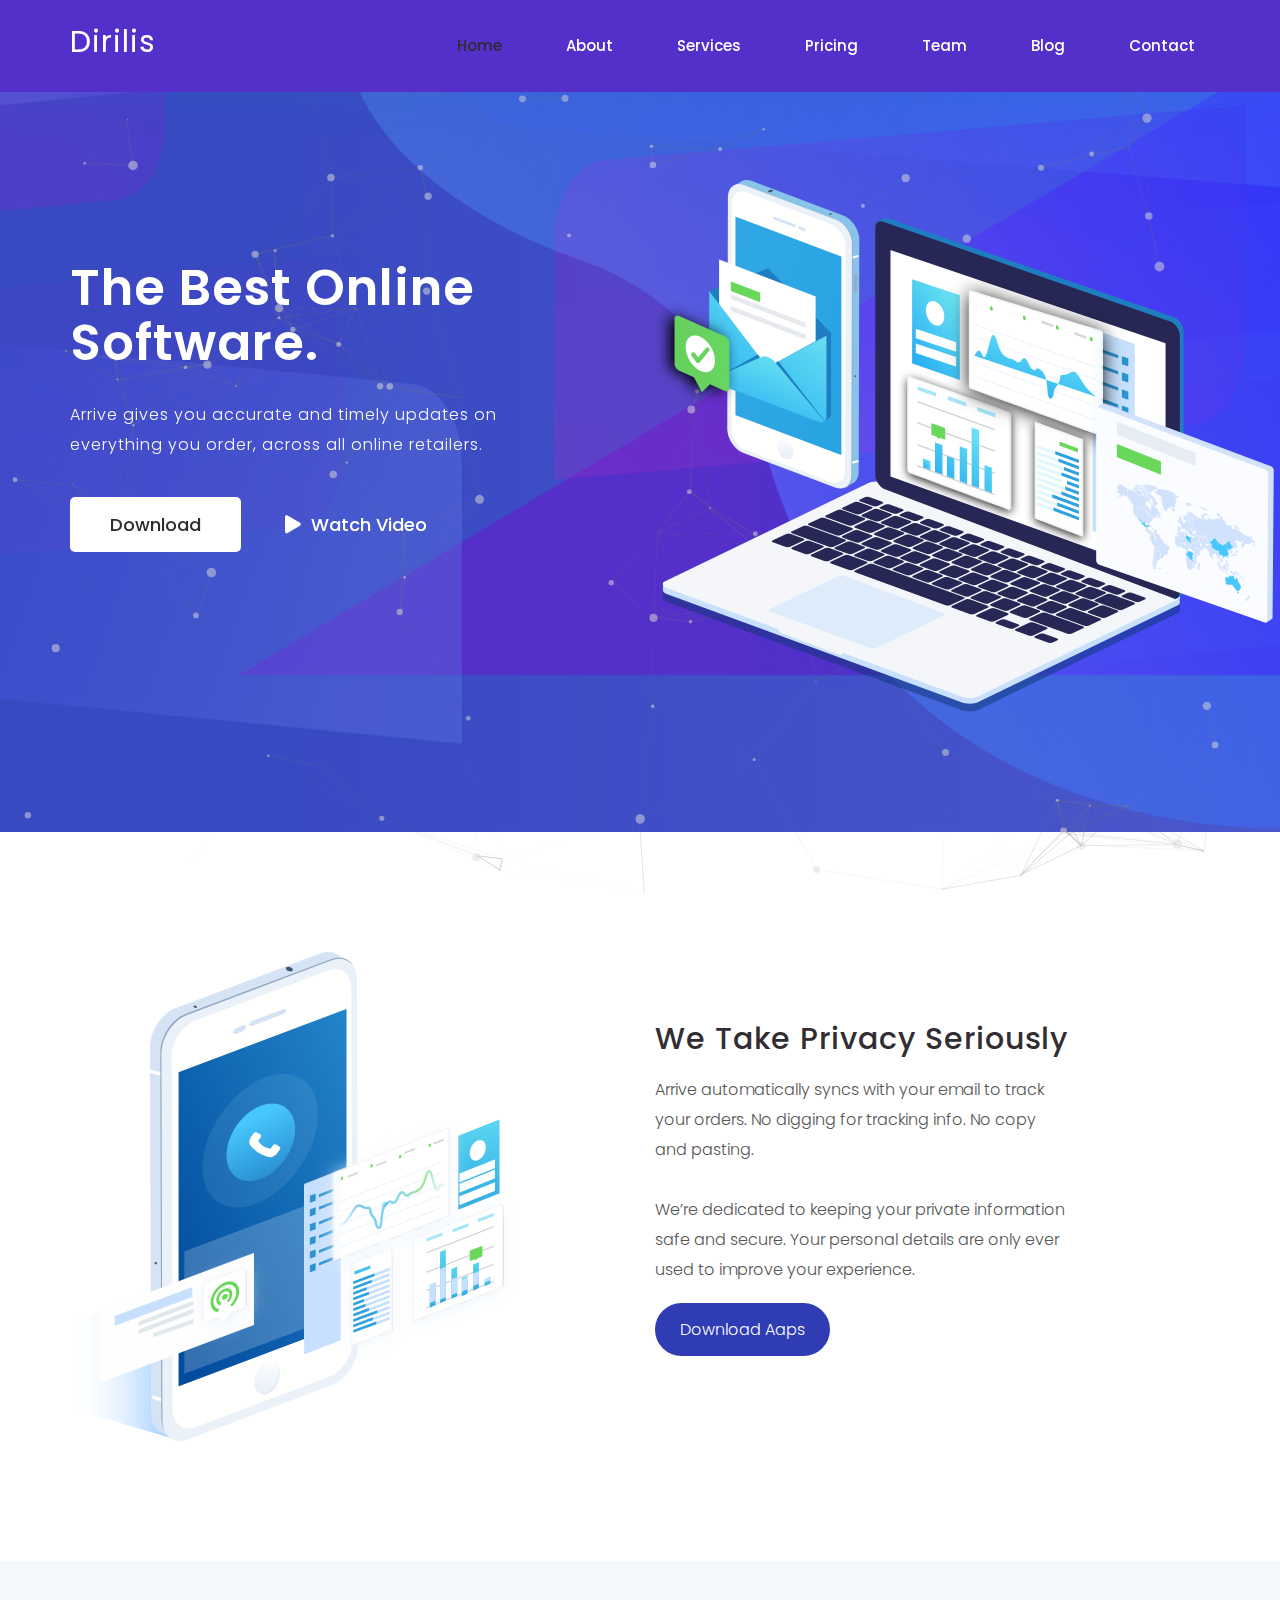
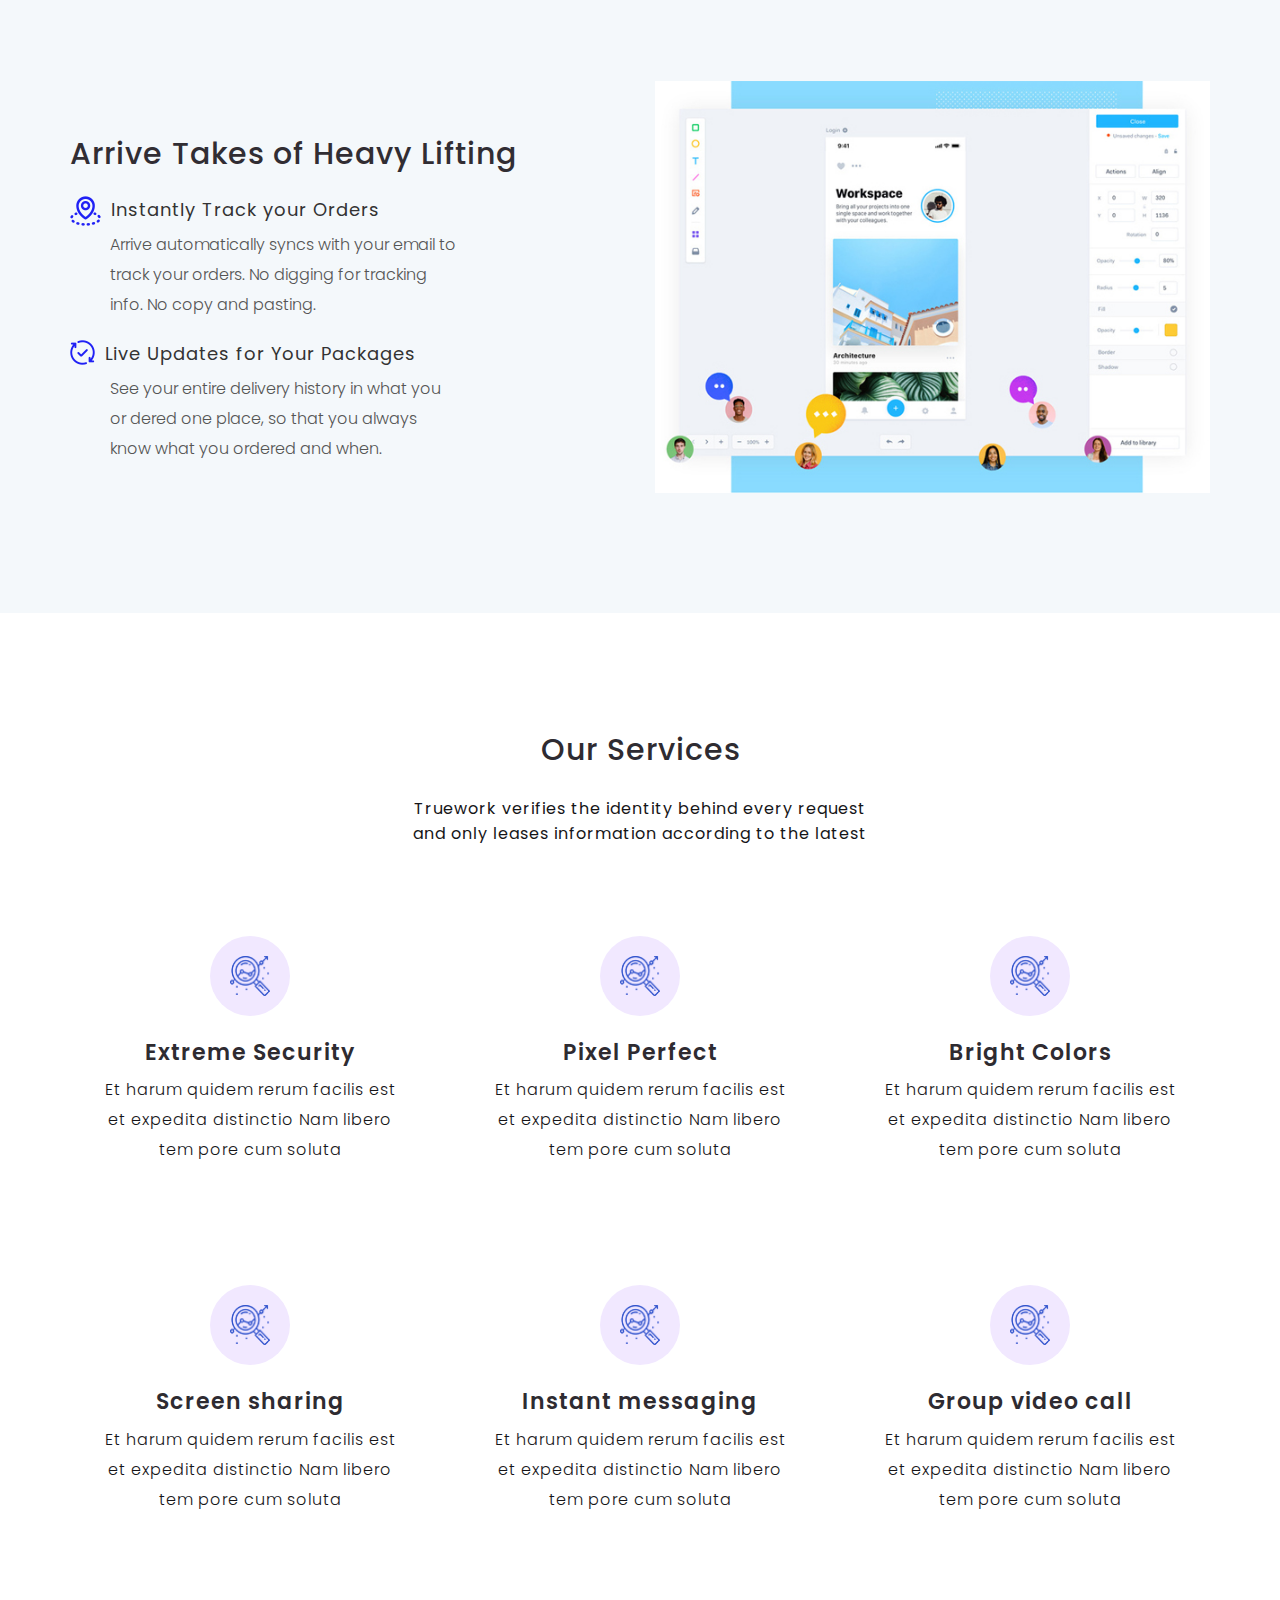
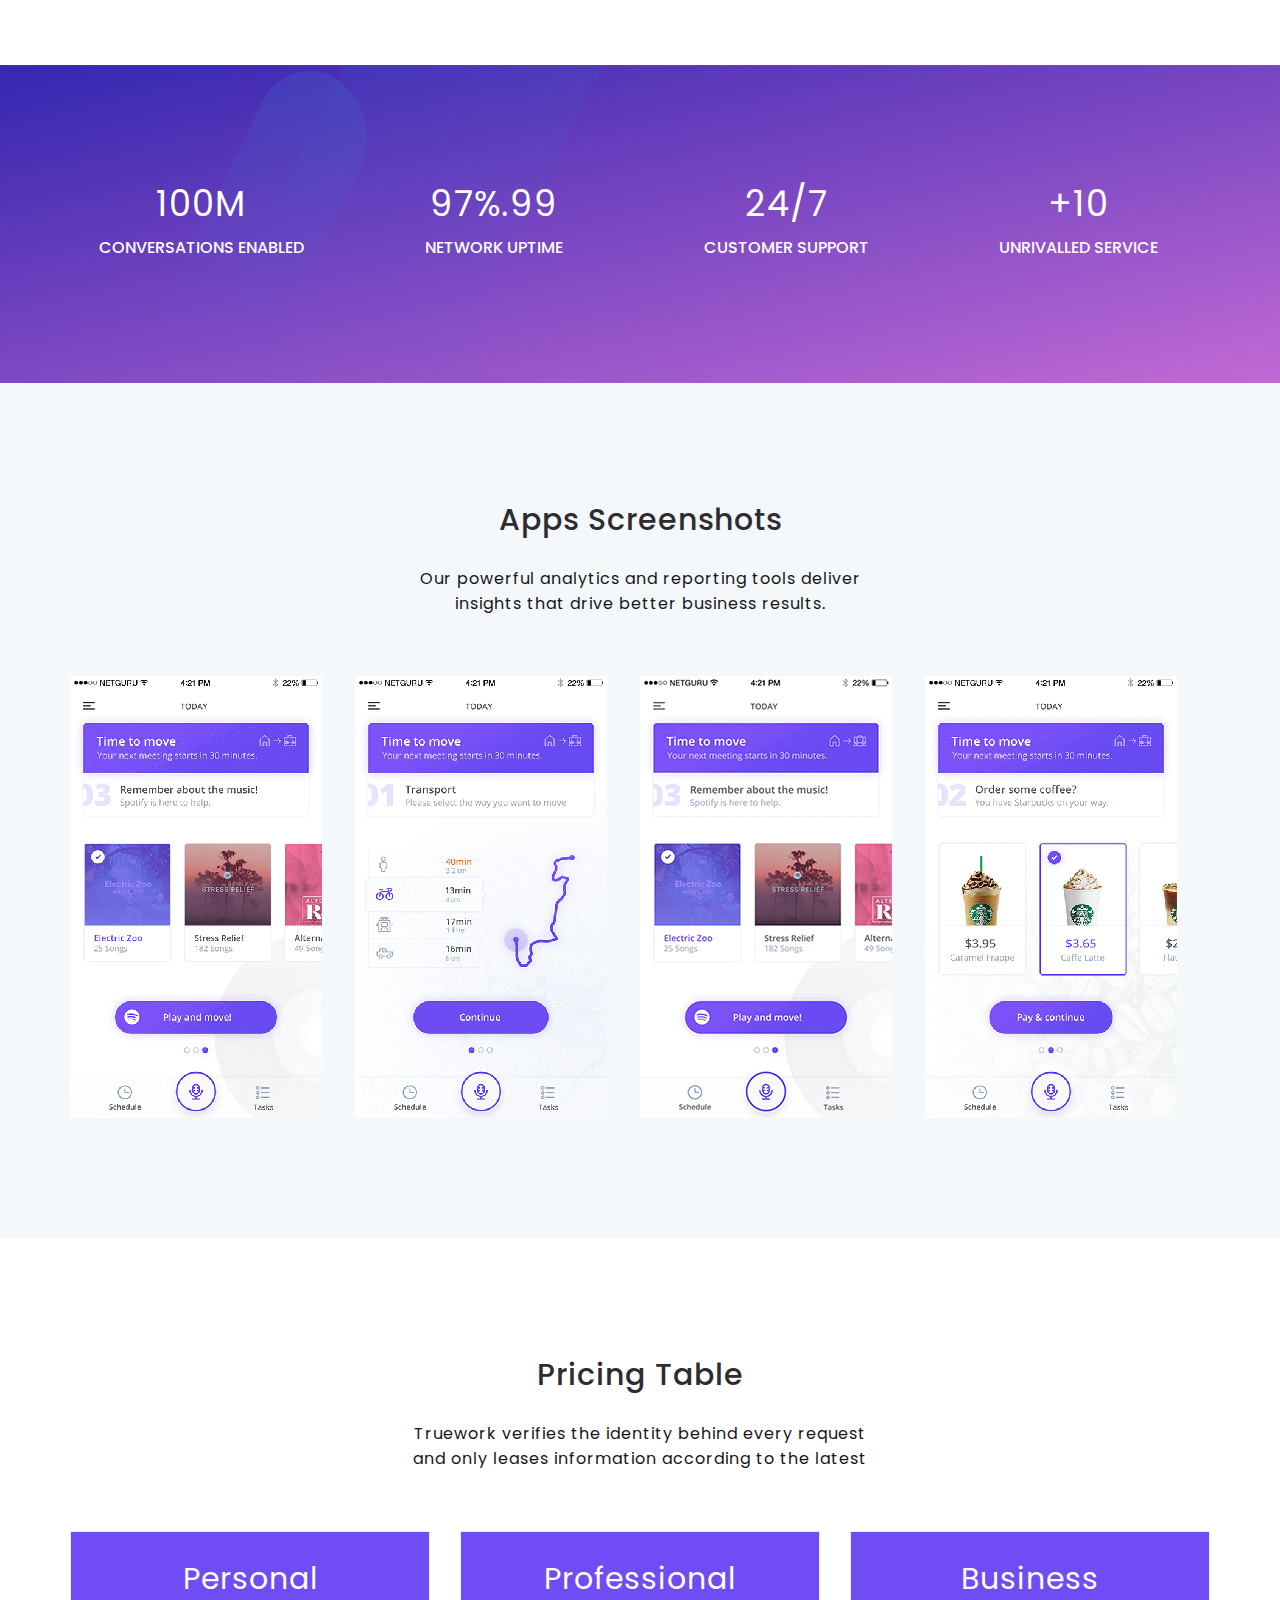
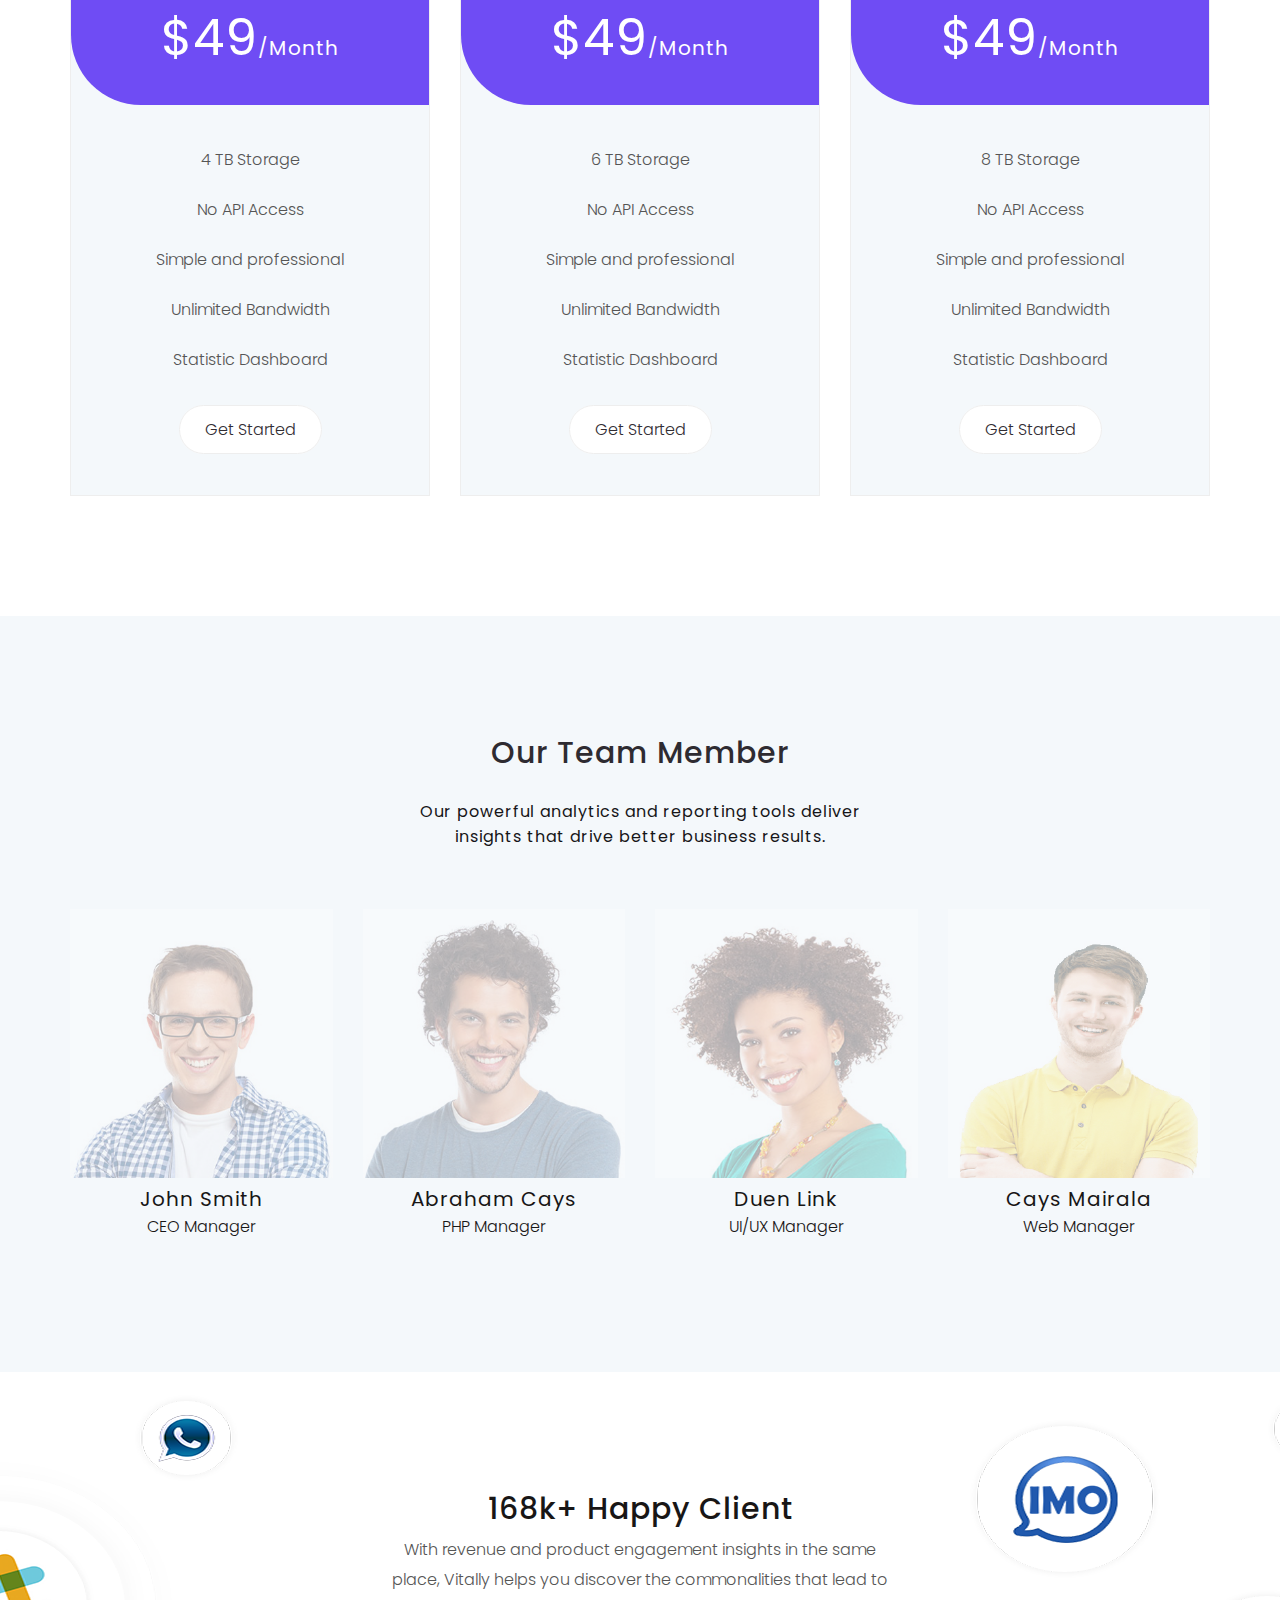
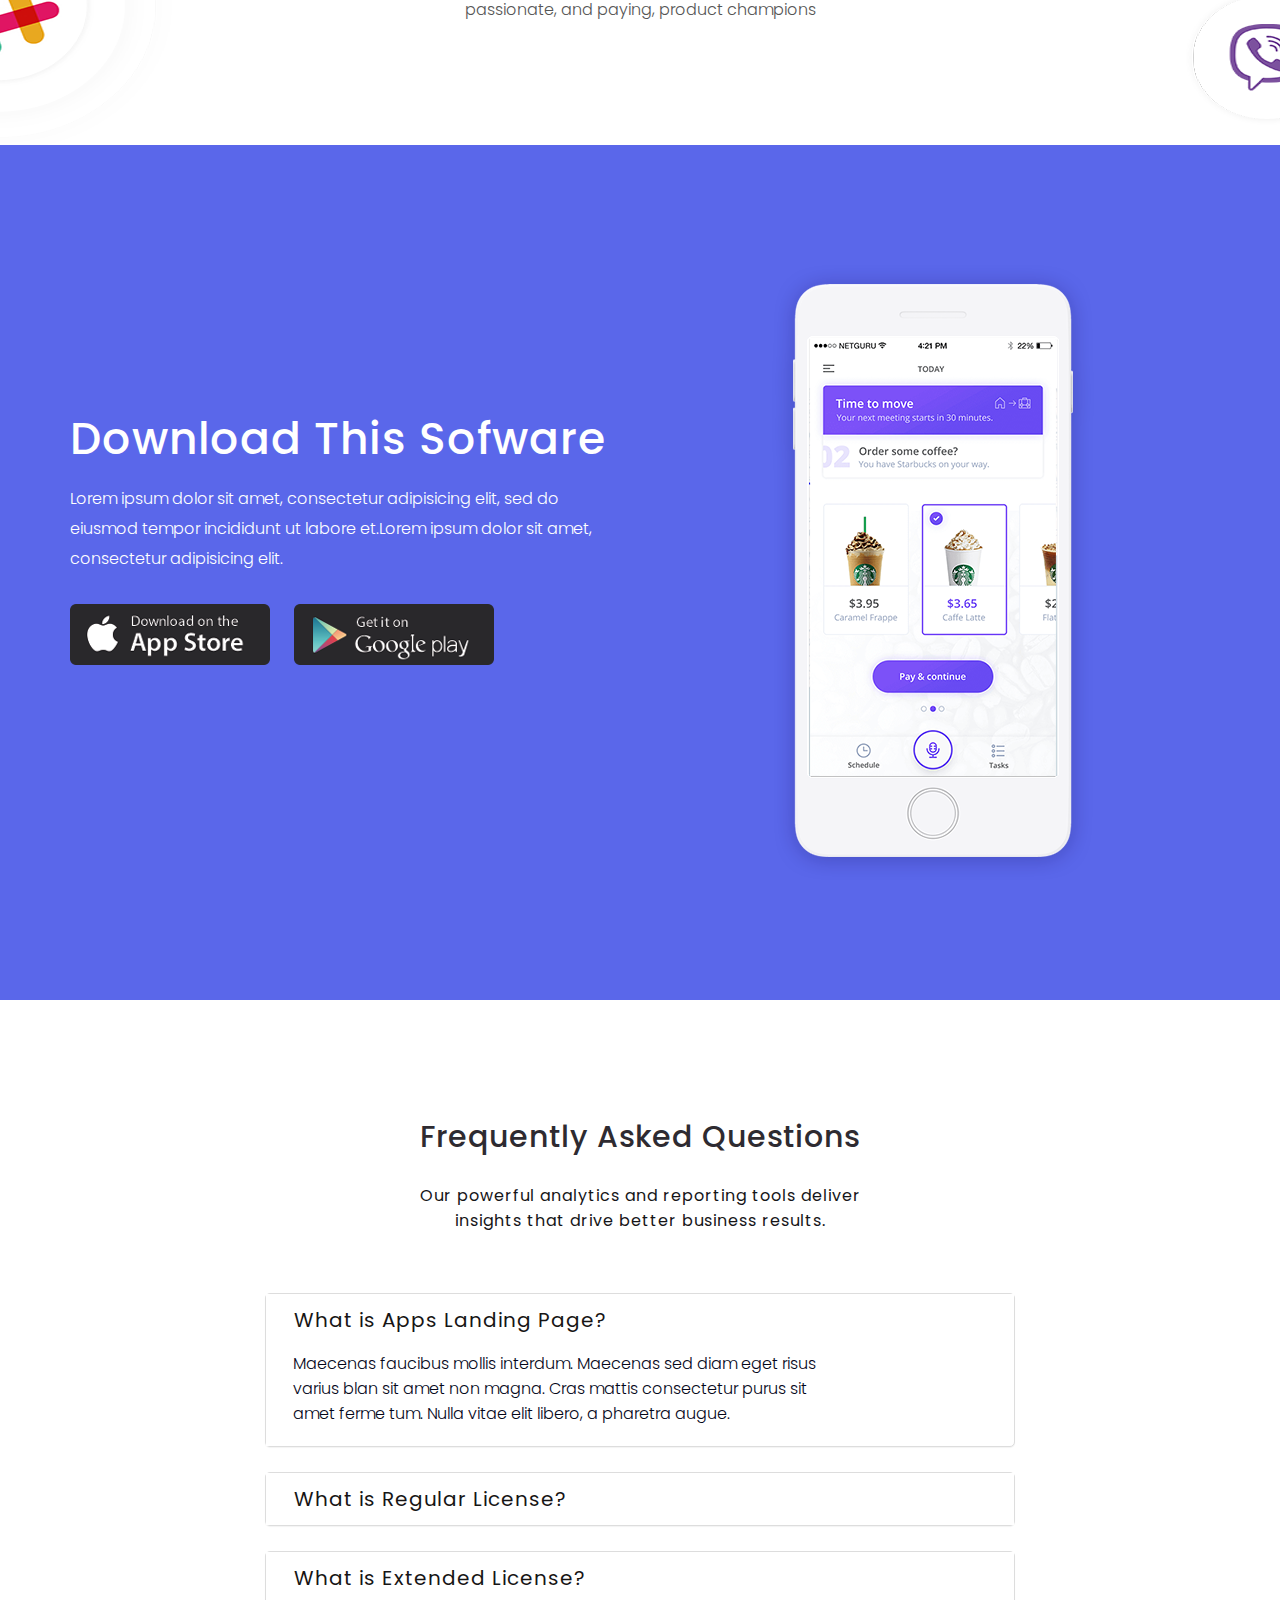
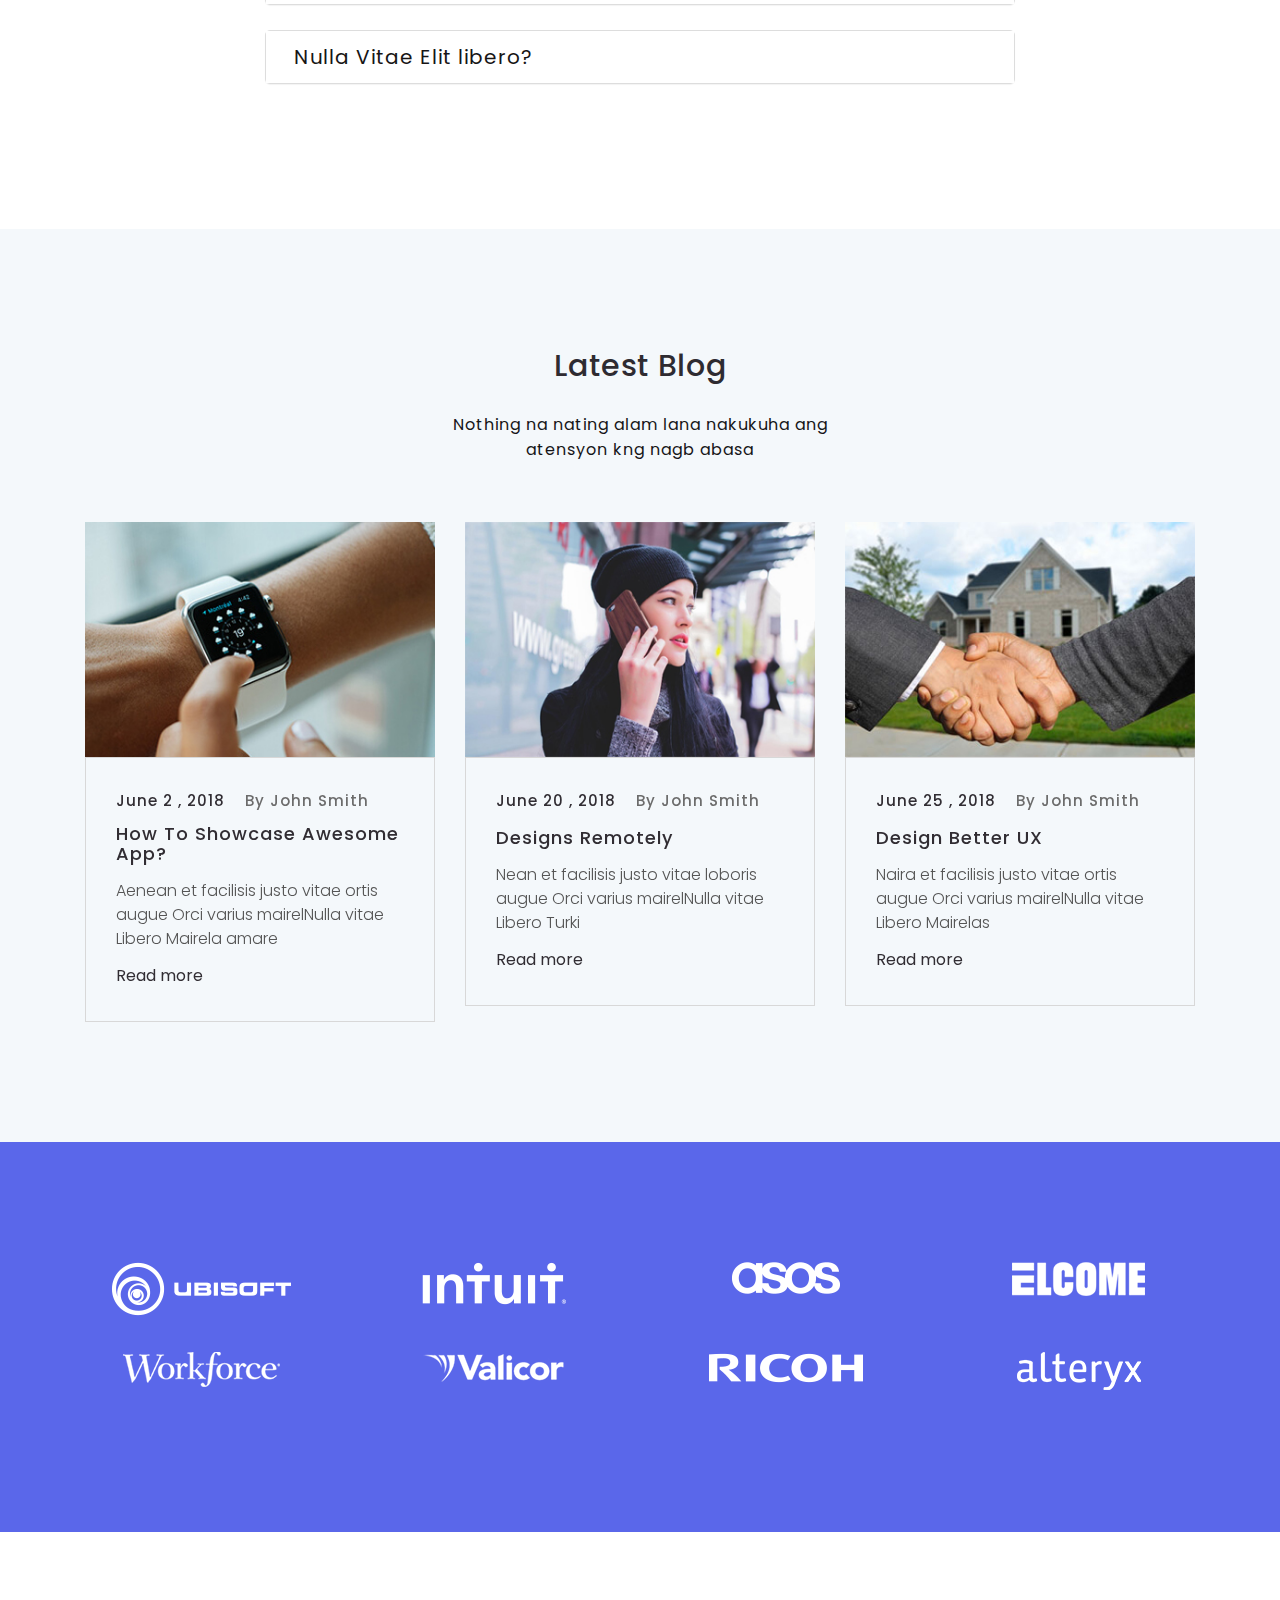
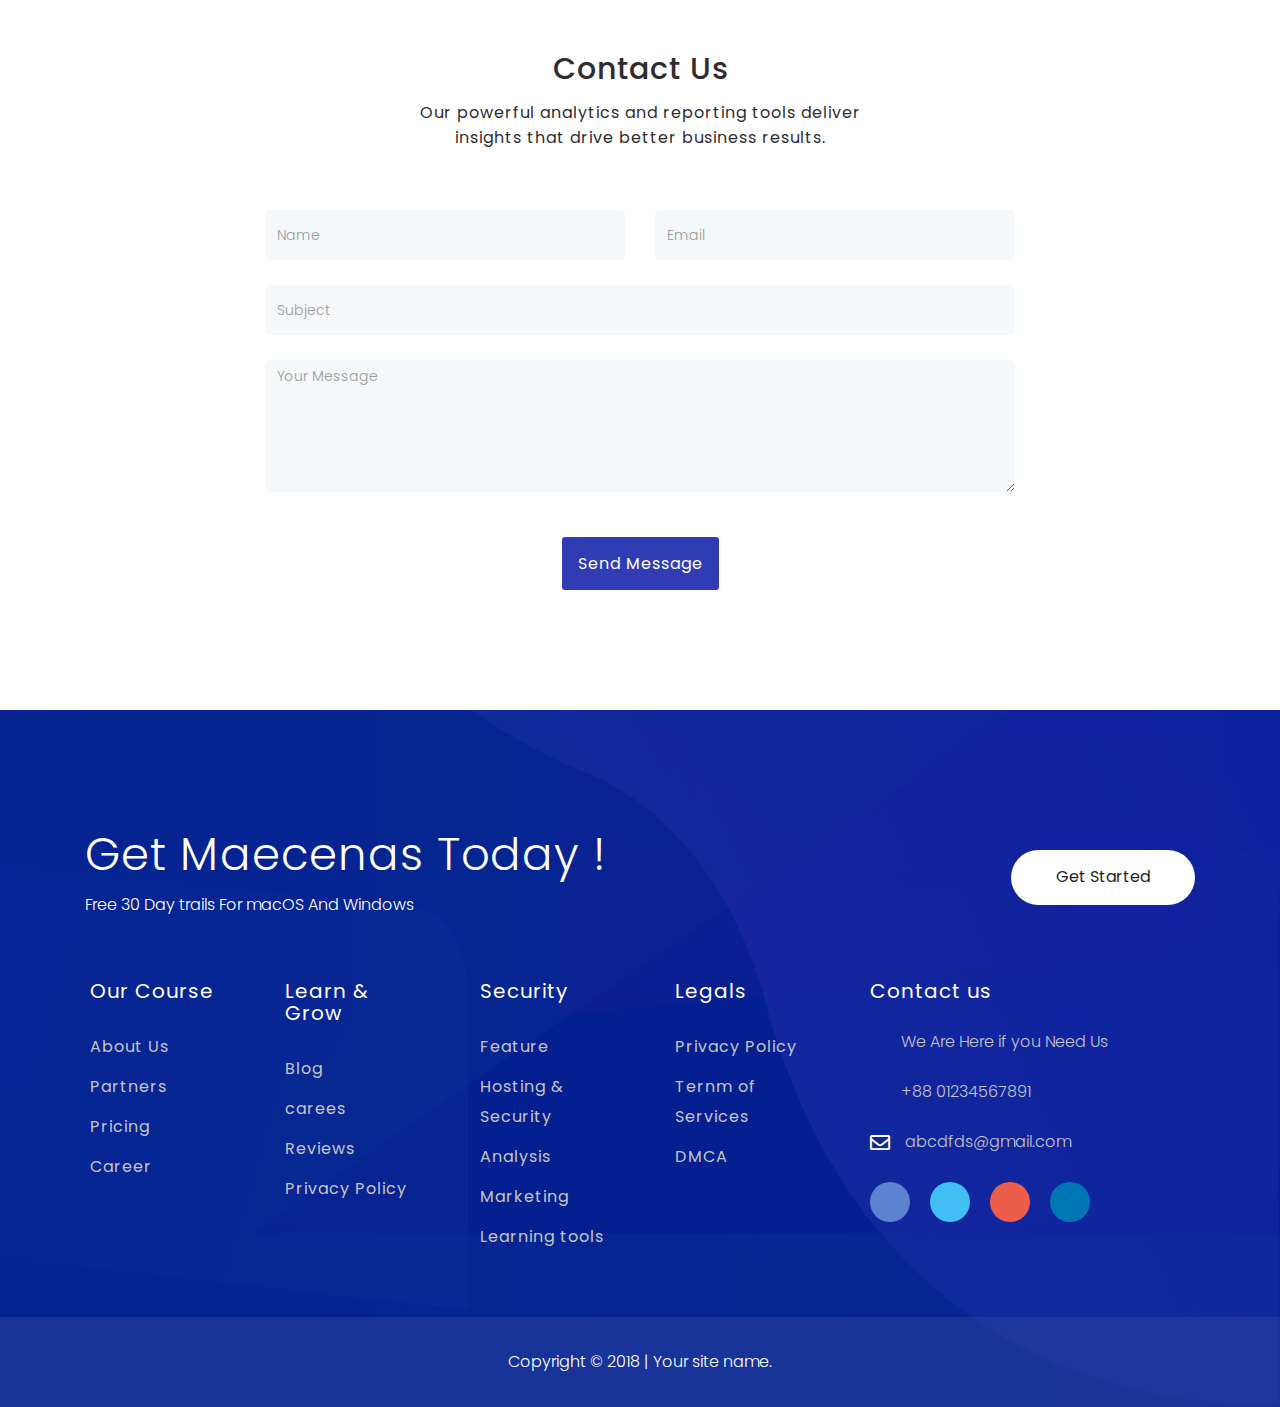
==== index_particle.html @ 7afb1723 "Insurex Home page" ====
<!DOCTYPE html>
<html lang="en">

	<head>
		<!-- Meta -->
		<meta charset="utf-8">
		<meta http-equiv="X-UA-Compatible" content="IE=edge">
		<meta name="viewport" content="width=device-width, initial-scale=1"> 
		<!-- The above 3 meta tags *must* come first in the head; any other head content must come *after* these tags -->
		<!-- SITE TITLE -->
		<title>Dirilis - Responsive App Landing Page</title>			
		<!-- Latest Bootstrap min CSS -->
		<link rel="stylesheet" href="assets/bootstrap/css/bootstrap.css">		
		<!-- Google Font -->
		<link href="https://fonts.googleapis.com/css?family=Poppins:400,500,600,700" rel="stylesheet"> 
		<!-- Font Awesome CSS -->
		<link rel="stylesheet" href="https://use.fontawesome.com/releases/v5.0.12/css/all.css">
		<link rel="stylesheet" href="assets/fonts/font-awesome.min.css">
		<!--- owl carousel Css-->
		<link rel="stylesheet" href="assets/owlcarousel/css/owl.carousel.css">
		<link rel="stylesheet" href="assets/owlcarousel/css/owl.theme.css">	
		<!-- MAGNIFIC CSS -->
		<link rel="stylesheet" href="assets/css/magnific-popup.css">			
		<!-- Style CSS -->
		<link rel="stylesheet" href="assets/css/style.css">			
		
		<!-- HTML5 shim and Respond.js IE8 support of HTML5 elements and media queries -->
		<!-- WARNING: Respond.js doesn't work if you view the page via file:// -->
		<!--[if lt IE 9]>
		  <script src="https://oss.maxcdn.com/html5shiv/3.7.2/html5shiv.min.js"></script>
		  <script src="https://oss.maxcdn.com/respond/1.4.2/respond.min.js"></script>
		<![endif]-->
	</head>
	
    <body data-spy="scroll" data-offset="80">

		<!-- START PRELODER -->
		<div class="preloader">
			<div class="status"></div>
		</div>
		<!-- END PRELODER -->
		
		<!-- START NAVBAR -->
		<div class="navbar navbar-default navbar-fixed-top menu-top menu-shrink">
			<div class="container">
				<div class="navbar-header">
					<button type="button" class="navbar-toggle" data-toggle="collapse" data-target=".navbar-collapse">
						<span class="sr-only">Toggle navigation</span>
						<span class="icon-bar"></span>
						<span class="icon-bar"></span>
						<span class="icon-bar"></span>
					</button>
					<a href="index.html" class="navbar-brand"><h2>Dirilis</h2></a>
				</div>
				<div class="navbar-collapse collapse">
					<nav>
						<ul class="nav navbar-nav navbar-right">                                          
							<li><a class="page-scroll" href="#home">Home</a></li>
							<li><a class="page-scroll" href="#about">About</a></li>
							<li><a class="page-scroll" href="#service">Services</a></li>
							<li><a class="page-scroll" href="#pricing">Pricing</a></li>								
							<li><a class="page-scroll" href="#team">Team</a></li>
							<li><a class="page-scroll" href="#blog">Blog</a></li>
							<li><a class="page-scroll" href="#contact">Contact</a></li>
						</ul>  							
					</nav>
				</div> 
			</div><!--- END CONTAINER -->
		</div> 
		<!-- END NAVBAR -->	
		
		<!-- START  HOME -->
		<section id="home" class="home-area section-padding" style="background-image: url(assets/img/home/home-bg.png); background-size:cover; background-position:center center">		
			<div id="particles-js"></div>
			<div class="container">
				<div class="row">
					<div class="col-md-6 col-sm-6 col-xs-12">
						<div class="hero-text">
							<h1>The Best Online Software.</h1>
							<p>Arrive gives you accurate and timely updates on everything you order, across all online retailers.</p>
						</div>
						<div class="home_btn">
							<a href="#">Download</a>
							<a class="own-video" href="https://www.youtube.com/watch?v=v5eAbbkaAfU"><i class="fas fa-play"></i>Watch Video</a>
						</div>
					</div><!--- END COL -->
					<div class="col-md-6 col-sm-6 col-xs-12">
						<div class="hero-text-img">
							<img src="assets/img/home/img-1.png" alt="images" />
						</div>
					</div><!--- END COL -->
				</div><!--- END ROW -->
			</div><!--- END CONTAINER -->
		</section>	
		<!-- END  HOME -->
		
		<!-- START ABOUT -->
		<section id="about" class="about_area section-padding">
			<div class="container">
				<div class="row">
					<div class="col-md-6 col-sm-6 col-xs-12">
						<div class="about_img">
							<img src="assets/img/about/img-1.png" class="img-responsive" alt="images" />
						</div>
					</div><!--- END COL -->
					<div class="col-md-6 col-sm-6 col-xs-12">
						<div class="about_text">
							<h2>We Take Privacy Seriously</h2>
							<p>Arrive automatically syncs with your email to track your orders. No digging for tracking info. No copy and pasting.</p>
							<p>We’re dedicated to keeping your private information safe and secure. Your personal details are only ever used to improve your experience.</p>
						</div>
						<div class="about_btn">
							<a href="#">Download Aaps</a>
						</div>
					</div><!--- END COL -->
				</div><!--- END ROW -->
			</div><!--- END CONTAINER -->
		</section>	
		<!-- END ABOUT -->
		
		<!-- START ABOUT TWO -->
		<section id="about_two" class="about_two_area section-padding">
			<div class="container">
				<div class="row">
					<div class="col-md-6 col-sm-6 col-xs-12">
						<div class="about_two_text">
							<h2>Arrive Takes of Heavy Lifting</h2>
							<div class="about_text_content">
								<img class="img-responsive" src="assets/img/about/icon-1.png" alt="icon" />
								<h4>Instantly Track your Orders</h4>
								<p>Arrive automatically syncs with your email to track your orders. No digging for tracking info. No copy and pasting.</p>
							</div>
							<div class="about_text_content">
								<img class="img-responsive" src="assets/img/about/icon-2.png" alt="icon" />
								<h4>Live Updates for Your Packages</h4>
								<p class="margin_none">See your entire delivery history in what you or dered  one place, so that you always know what you ordered and when.</p>
							</div>
						</div>
					</div><!--- END COL -->
					<div class="col-md-6 col-sm-6 col-xs-12">
						<div class="about_two_img">
							<img src="assets/img/about/img-2.jpg" class="img-responsive" alt="images" />
						</div>
					</div><!--- END COL -->
				</div><!--- END ROW -->
			</div><!--- END CONTAINER -->
		</section>	
		<!-- END ABOUT TWO -->
		
		<!-- START SERVICES -->
		<section id="service" class="service_area ">
			<div class="container">
				<div class="row text-center">
					<div class="col-md-12">
						<div class="section-title">
							<h2>Our Services</h2>
							<p>Truework verifies the identity behind every request and only leases information according to the latest </p>
						</div>
					</div><!--- END COL -->
					<div class="col-md-4 col-sm-6 col-xs-12">
						<div class="service_conteant">
							<div class="service_icon">
								<img src="assets/img/service/icon-1.png" alt="icon" />
							</div>
							<h4>Extreme Security</h4>
							<p>Et harum quidem rerum facilis est et expedita distinctio Nam libero tem pore cum soluta </p>
						</div>
					</div><!--- END COL -->
					<div class="col-md-4 col-sm-6 col-xs-12">
						<div class="service_conteant">
							<div class="service_icon">
								<img src="assets/img/service/icon-1.png" alt="icon" />
							</div>
							<h4>Pixel Perfect</h4>
							<p>Et harum quidem rerum facilis est et expedita distinctio Nam libero tem pore cum soluta </p>
						</div>
					</div><!--- END COL -->
					<div class="col-md-4 col-sm-6 col-xs-12">
						<div class="service_conteant">
							<div class="service_icon">
								<img src="assets/img/service/icon-1.png" alt="icon" />
							</div>
							<h4>Bright Colors</h4>
							<p>Et harum quidem rerum facilis est et expedita distinctio Nam libero tem pore cum soluta </p>
						</div>
					</div><!--- END COL -->
					<div class="col-md-4 col-sm-6 col-xs-12">
						<div class="service_conteant">
							<div class="service_icon">
								<img src="assets/img/service/icon-1.png" alt="icon" />
							</div>
							<h4>Screen sharing</h4>
							<p>Et harum quidem rerum facilis est et expedita distinctio Nam libero tem pore cum soluta </p>
						</div>
					</div><!--- END COL -->
					<div class="col-md-4 col-sm-6 col-xs-12">
						<div class="service_conteant">
							<div class="service_icon">
								<img src="assets/img/service/icon-1.png" alt="icon" />
							</div>
							<h4>Instant messaging</h4>
							<p>Et harum quidem rerum facilis est et expedita distinctio Nam libero tem pore cum soluta </p>
						</div>
					</div><!--- END COL -->
					<div class="col-md-4 col-sm-6 col-xs-12">
						<div class="service_conteant">
							<div class="service_icon">
								<img src="assets/img/service/icon-1.png" alt="icon" />
							</div>
							<h4>Group video call</h4>
							<p>Et harum quidem rerum facilis est et expedita distinctio Nam libero tem pore cum soluta </p>
						</div>
					</div><!--- END COL -->
				</div><!--- END ROW -->
			</div><!--- END CONTAINER -->
		</section>
		<!-- END SERVICES -->
		
		<!-- START CUNTING -->
		<section class="counter"  class="testimonial_area section-padding" style="background-image: url(assets/img/counting/bg.jpg); background-size:cover; background-position: center center;">
			<div class="container">
				<div class="row">
					<div class="col-md-3 col-sm-6 col-xs-12">
						<div class="counter_content text-center">
							<h4>100M</h4>
							<p>Conversations Enabled</p>
						</div>
					</div><!--- END COL -->
					<div class="col-md-3 col-sm-6 col-xs-12">
						<div class="counter_content text-center">
							<h4>97%.99</h4>
							<p>Network Uptime</p>
						</div>
					</div><!--- END COL -->
					<div class="col-md-3 col-sm-6 col-xs-12">
						<div class="counter_content text-center">
							<h4>24/7</h4>
							<p>Customer Support</p>
						</div>
					</div><!--- END COL -->
					<div class="col-md-3 col-sm-6 col-xs-12">
						<div class="counter_content text-center">
							<h4>+10</h4>
							<p>Unrivalled Service</p>
						</div>
					</div><!--- END COL -->
				</div><!--- END ROW -->
			</div><!--- END CONTAINER -->
		</section>
		<!-- END CUNTING -->
		
	    <!-- START APP SCREENSHOT  -->
		<section id="screenshots" class="app-screenshot section-padding">
			<div class="container">
				<div class="row">
					<div class="col-md-12">
						<div class="section-title text-center wow zoomIn">
							<h2>Apps Screenshots</h2>
							<p>Our powerful analytics and reporting tools deliver insights that drive better business results.</p>
						</div>				
					</div><!--- END COL -->				
					<div class="col-md-12">
						<div class="s-slider">
						  <div class="item"><img src="assets/img/screenshot/img-1.jpg" alt=""/></div>
						  <div class="item"><img src="assets/img/screenshot/img-2.jpg" alt=""/></div>
						  <div class="item"><img src="assets/img/screenshot/img-5.jpg" alt=""/></div>
						  <div class="item"><img src="assets/img/screenshot/img-4.jpg" alt=""/></div>
						  <div class="item"><img src="assets/img/screenshot/img-3.jpg" alt=""/></div>
						  <div class="item"><img src="assets/img/screenshot/img-1.jpg" alt=""/></div>
						  <div class="item"><img src="assets/img/screenshot/img-2.jpg" alt=""/></div>
						  <div class="item"><img src="assets/img/screenshot/img-5.jpg" alt=""/></div>
						  <div class="item"><img src="assets/img/screenshot/img-4.jpg" alt=""/></div>
						  <div class="item"><img src="assets/img/screenshot/img-3.jpg" alt=""/></div>
						</div>
					</div><!--- END COL -->
				</div><!--- END ROW -->			
			</div><!--- END CONTAINER -->	
		</section>
		<!-- END APP SCREENSHOT -->
		
		<!-- START PRICING TABLE -->
		<section id="pricing" class="pricing_area">
			<div class="container">
				<div class="row text-center">
					<div class="col-md-12">
						<div class="section-title">
							<h2>Pricing Table</h2>
							<p>Truework verifies the identity behind every request and only leases information according to the latest </p>
						</div>
					</div><!--- END COL -->
					<div class="col-md-4 col-sm-6 col-xs-12">
						<div class="pricingtable">
							<div class="pricing_heading">
								<h3>Personal</h3>
								<h2>$49<span>/Month</span></h2>
							</div>
							<div class="pricingContent">
								<ul>
									<li>4 TB Storage</li>
									<li>No API Access</li>
									<li>Simple and professional</li>
									<li>Unlimited Bandwidth</li>
									<li>Statistic Dashboard</li>
								</ul>
							</div>
							<a href="#" class="pricing_btn">Get Started</a>
						</div>
					</div><!-- END COL  -->
					<div class="col-md-4 col-sm-6 col-xs-12">
						<div class="pricingtable">
							<div class="pricing_heading">
								<h3>Professional</h3>
								<h2>$49<span>/Month</span></h2>
							</div>
							<div class="pricingContent">
								<ul>
									<li>6 TB Storage</li>
									<li>No API Access</li>
									<li>Simple and professional</li>
									<li>Unlimited Bandwidth</li>
									<li>Statistic Dashboard</li>
								</ul>
							</div>
							<a href="#" class="pricing_btn">Get Started</a>
						</div>
					</div><!-- END COL  -->
					<div class="col-md-4 col-sm-6 col-xs-12">
						<div class="pricingtable">
							<div class="pricing_heading">
								<h3>Business</h3>
								<h2>$49<span>/Month</span></h2>
							</div>
							<div class="pricingContent">
								<ul>
									<li>8 TB Storage</li>
									<li>No API Access</li>
									<li>Simple and professional</li>
									<li>Unlimited Bandwidth</li>
									<li>Statistic Dashboard</li>
								</ul>
							</div>
							<a href="#" class="pricing_btn">Get Started</a>
						</div>
					</div><!-- END COL  -->
				</div><!--- END ROW -->
			</div><!--- END CONTAINER -->
		</section>
		<!-- END PRICING TABLE-->
		
		<!-- START OUR TEAM -->
		<section id="team" class="team_area">
			<div class="container">
				<div class="row">
					<div class="col-md-12">
						<div class="section-title text-center">
							<h2>Our Team Member</h2>
							<p>Our powerful analytics and reporting tools deliver insights that drive better business results. </p>
						</div>
					</div><!--- END COL -->
					<div class="col-md-3 col-sm-6">
						<div class="our-team">
							<div class="pic">
								<img src="assets/img/team/img-1.jpg" alt="">
							</div>
							<div class="team-prof">
								<h4 class="post-title"><a href="#">John Smith</a></h4>
								<span class="post">CEO Manager</span>
							</div>
						</div>
					</div><!--- END COL -->
					<div class="col-md-3 col-sm-6">
						<div class="our-team">
							<div class="pic">
								<img src="assets/img/team/img-2.jpg" alt="">
							</div>
							<div class="team-prof">
								<h4 class="post-title"><a href="#">Abraham Cays</a></h4>
								<span class="post">PHP Manager</span>
							</div>
						</div>
					</div><!--- END COL -->
					<div class="col-md-3 col-sm-6">
						<div class="our-team">
							<div class="pic">
								<img src="assets/img/team/img-3.jpg" alt="">
							</div>
							<div class="team-prof">
								<h4 class="post-title"><a href="#">Duen Link</a></h4>
								<span class="post">UI/UX Manager</span>
							</div>
						</div>
					</div><!--- END COL -->
					<div class="col-md-3 col-sm-6">
						<div class="our-team">
							<div class="pic">
								<img src="assets/img/team/img-4.jpg" alt="">
							</div>
							<div class="team-prof">
								<h4 class="post-title"><a href="#">Cays Mairala</a></h4>
								<span class="post">Web Manager</span>
							</div>
						</div>
					</div><!--- END COL -->
				</div><!--- END ROW -->
			</div><!--- END CONTAINER -->
		</section>
		<!-- END OUR TEAM -->
		
		<!-- START CLIENT -->
			<section class="client_area section-padding" style="background-image: url(assets/img/client/bg.png); hbackground-size:cover; background-position: center center;">
				<div class="container">
					<div class="row">
						<div class="col-md-12 text-center">
							<div class="client_title">
								<h2>168k+ Happy Client</h2>
								<p>With revenue and product engagement insights in the same place, Vitally helps you discover the commonalities that lead to passionate, and paying, product champions</p>
							</div>
						</div><!--- END COL -->
					</div><!--- END ROW -->
				</div><!--- END CONTAINER -->
			</section>
		<!-- END CLIENT -->
		
		<!-- START DOWNLOAD -->
		<section id="download" class="download section-padding">
			<div class="container">
				<div class="row">
					<div class="col-md-6  col-sm-6 col-xs-12 ">
						<div class="download_text">
							<h2>Download This Sofware</h2>
							<p>Lorem ipsum dolor sit amet, consectetur adipisicing elit, sed do eiusmod tempor incididunt ut labore et.Lorem ipsum dolor sit amet, consectetur adipisicing elit.</p>
							<a class="download_btn" href="#"><img src="assets/img/download/apple.png" alt="" /></a>
							<a class="download_btn_two" href="#"><img src="assets/img/download/android.png" alt="" /></a>
						</div>
					</div><!--- END COL -->
					<div class="col-md-6 col-sm-6 col-xs-12">
						<div class="download_img">
							<img class="img-responsive" src="assets/img/download/img-1.png" alt="" />
						</div>
					</div><!--- END COL -->				
				</div><!--- END ROW -->
			</div><!--- END CONTAINER -->		
		</section>
		<!-- END DOWNLOAD -->
		
		<!-- START FAQS -->
		<section class="faqs_area section-padding ">
			<div class="container">
				<div class="row">
					<div class="col-md-12">
						<div class="section-title text-center">
							<h2>Frequently Asked Questions</h2>
							<p>Our powerful analytics and reporting tools deliver insights that drive better business results.</p>
						</div>
					</div><!--- END COL -->
					<div class="col-md-8 col-md-offset-2">
						<div class="panel-group" id="accordion" role="tablist" aria-multiselectable="true">
							<div class="panel panel-default">
								<div class="panel-heading" role="tab" id="headingOne">
									<h4 class="panel-title">
										<a class="" role="button" data-toggle="collapse" data-parent="#accordion" href="#collapseOne" aria-expanded="true" aria-controls="collapseOne">
											What is Apps Landing Page?
										</a>
									</h4>
								</div>
								<div id="collapseOne" class="panel-collapse collapse in" role="tabpanel" aria-labelledby="headingOne">
									<div class="panel-body">
										Maecenas faucibus mollis interdum. Maecenas sed diam eget risus varius blan sit amet non magna. Cras mattis consectetur purus sit amet ferme tum. Nulla vitae elit libero, a pharetra augue.
									</div>
								</div>
							</div>
							<div class="panel panel-default">
								<div class="panel-heading" role="tab" id="headingTwo">
									<h4 class="panel-title">
										<a class="collapsed" role="button" data-toggle="collapse" data-parent="#accordion" href="#collapseTwo" aria-expanded="false" aria-controls="collapseTwo">
											What is Regular License?
										</a>
									</h4>
								</div>
								<div id="collapseTwo" class="panel-collapse collapse" role="tabpanel" aria-labelledby="headingTwo">
									<div class="panel-body">
										Maecenas faucibus mollis interdum. Maecenas sed diam eget risus varius blan sit amet non magna. Cras mattis consectetur purus sit amet ferme tum. Nulla vitae elit libero, a pharetra augue.
									</div>
								</div>
							</div>
							<div class="panel panel-default">
								<div class="panel-heading" role="tab" id="headingThree">
									<h4 class="panel-title">
										<a class="collapsed" role="button" data-toggle="collapse" data-parent="#accordion" href="#collapseThree" aria-expanded="false" aria-controls="collapseThree">
											What is Extended License?
										</a>
									</h4>
								</div>
								<div id="collapseThree" class="panel-collapse collapse" role="tabpanel" aria-labelledby="headingThree">
									<div class="panel-body">
										Maecenas faucibus mollis interdum. Maecenas sed diam eget risus varius blan sit amet non magna. Cras mattis consectetur purus sit amet ferme tum. Nulla vitae elit libero, a pharetra augue.
									</div>
								</div>
							</div>
							<div class="panel panel-default">
								<div class="panel-heading" role="tab" id="headingThree">
									<h4 class="panel-title">
										<a class="collapsed" role="button" data-toggle="collapse" data-parent="#accordion" href="#collapseThree" aria-expanded="false" aria-controls="collapseThree">
											Nulla Vitae Elit libero?
										</a>
									</h4>
								</div>
								<div id="collapseThree" class="panel-collapse collapse" role="tabpanel" aria-labelledby="headingThree">
									<div class="panel-body">
										Maecenas faucibus mollis interdum. Maecenas sed diam eget risus varius blan sit amet non magna. Cras mattis consectetur purus sit amet ferme tum. Nulla vitae elit libero, a pharetra augue.
									</div>
								</div>
							</div>
						</div>
					</div><!-- END COL-->
				</div><!-- END ROW-->
			</div><!-- END CONTAINER-->
		</section>
		<!-- END FAQS -->
		
		<!-- START BLOG -->	
		<section id="blog" class="blog_area section-padding">
			<div class="container">
				<div class="row">	
					<div class="col-md-12">
						<div class="section-title text-center">
							<h2>Latest Blog</h2>
							<p>Nothing na nating alam lana nakukuha ang atensyon kng nagb abasa</p>
						</div>
					</div><!--- END COL -->
					<div class="col-md-12">
						<div id="news-slider" class="owl-carousel">
							<div class="post-slide">
								<div class="post-img">
									<img src="assets/img/blog/img-1.jpg" alt="">
									<div class="over-layer"></div>
								</div>
								<div class="post-content">
									<h5 class="post_date" >June 2 , 2018</h5>
									<h5 class="post_name" >By John Smith</h5>
									<h3 class="post-title">How To Showcase Awesome App?</h3>
									<p class="post-description">
										Aenean et facilisis justo vitae ortis augue Orci varius mairelNulla vitae Libero Mairela amare
									</p>
									<a href="#" class="read-more">Read more</a>
								</div>
							</div>
							<div class="post-slide">
								<div class="post-img">
									<img src="assets/img/blog/img-2.jpg" alt="">
									<div class="over-layer"></div>
								</div>
								<div class="post-content">
									<h5 class="post_date" >June 20 , 2018</h5>
									<h5 class="post_name" >By John Smith</h5>
									<h3 class="post-title">Designs Remotely</h3>
									<p class="post-description">
										Nean et facilisis justo vitae loboris augue Orci varius mairelNulla vitae Libero Turki
									</p>
									<a href="#" class="read-more">Read more</a>
								</div>
							</div>
							<div class="post-slide">
								<div class="post-img">
									<img src="assets/img/blog/img-3.jpg" alt="">
									<div class="over-layer"></div>
								</div>
								<div class="post-content">
									<h5 class="post_date" >June 25 , 2018</h5>
									<h5 class="post_name" >By John Smith</h5>
									<h3 class="post-title">Design Better UX</h3>
									<p class="post-description">
										Naira et facilisis justo vitae ortis augue Orci varius mairelNulla vitae Libero Mairelas
									</p>
									<a href="#" class="read-more">Read more</a>
								</div>
							</div>
							<div class="post-slide">
								<div class="post-img">
									<img src="assets/img/blog/img-1.jpg" alt="">
									<div class="over-layer"></div>
								</div>
								<div class="post-content">
									<h5 class="post_date" >June 2 , 2018</h5>
									<h5 class="post_name" >By John Smith</h5>
									<h3 class="post-title">Tips For Presenting</h3>
									<p class="post-description">
										Naira et facilisis justo vitae ortis augue Orci varius mairelNulla vitae Libero Mairelas
									</p>
									<a href="#" class="read-more">Read more</a>
								</div>
							</div>
							<div class="post-slide">
								<div class="post-img">
									<img src="assets/img/blog/img-2.jpg" alt="">
									<div class="over-layer"></div>
								</div>
								<div class="post-content">
									<h5 class="post_date" >June 10 , 2018</h5>
									<h5 class="post_name" >By John Smith</h5>
									<h3 class="post-title">Tips For Presenting</h3>
									<p class="post-description">
										Naira et facilisis justo vitae ortis augue Orci varius mairelNulla vitae Libero Mairelas
									</p>
									<a href="#" class="read-more">Read more</a>
								</div>
							</div>
						</div>
					</div><!--- END COL -->
				</div><!--- END ROW -->
			</div><!--- END CONTAINER -->
		</section>	
		<!-- END BLOG -->	
		
		<!-- START COMPANY PARTNER LOGO  -->
		<section class="partner-logo">
			<div class="container">
				<div class="row">
					<div class="partner col-md-3">
						<a href="#"><img src="assets/img/partner/img-1.png" alt="image"></a>
					</div><!-- END COL  -->
					<div class="partner col-md-3">
						<a href="#"><img src="assets/img/partner/img-2.png" alt="image"></a>
					</div><!-- END COL  -->
					<div class="partner col-md-3">
						<a href="#"><img src="assets/img/partner/img-3.png" alt="image"></a>
					</div><!-- END COL  -->
					<div class="partner col-md-3">
						<a href="#"><img src="assets/img/partner/img-4.png" alt="image"></a>
					</div><!-- END COL  -->
					<div class="partner col-md-3">
						<a href="#"><img src="assets/img/partner/img-5.png" alt="image"></a>
					</div><!-- END COL  -->
					<div class="partner col-md-3">
						<a href="#"><img src="assets/img/partner/img-6.png" alt="image"></a>
					</div><!-- END COL  -->
					<div class="partner col-md-3">
						<a href="#"><img src="assets/img/partner/img-7.png" alt="image"></a>
					</div><!-- END COL  -->
					<div class="partner col-md-3">
						<a href="#"><img src="assets/img/partner/img-8.png" alt="image"></a>
					</div><!-- END COL  -->
				</div><!--END  ROW  -->
			</div><!-- END CONTAINER  -->
		</section>
		<!-- END COMPANY PARTNER LOGO -->
		
		<!-- START CONTACT FORM-->
		<section id="contact" class="contact_area section-padding">
			<div class="container">
				<div class="row">
					<div class="col-md-12">
						<div class="section-title contact-title text-center wow zoomIn">
							<h2>Contact us</h2>
							<p>Our powerful analytics and reporting tools deliver insights that drive better business results.</p>
						</div>
					</div><!--- END COL -->
					<div class="col-md-8 col-md-offset-2">
						<div class="contact">
							<form class="form" name="enq" method="post" action="contact.php" onsubmit="return validation();">
								<div class="row">
									<div class="form-group col-md-6">
										<input type="text" name="name" class="form-control" id="first-name" placeholder="Name" required="required">
									</div>
									<div class="form-group col-md-6">
										<input type="email" name="email" class="form-control" id="email" placeholder="Email" required="required">
									</div>
									<div class="form-group col-md-12">
										<input type="text" name="subject" class="form-control" id="subject" placeholder="Subject" required="required">
									</div>
									<div class="form-group col-md-12">
										<textarea rows="6" name="message" class="form-control" id="description" placeholder="Your Message" required="required"></textarea>
									</div>
									
									<div class="actions">
										<input type="submit" value="Send message" name="submit" id="submitButton" class="btn btn-lg btn-contact-bg" title="Submit Your Message!" />
									</div>
									
								</div>
							</form>
						</div>
					</div><!--- END COL -->	
				</div><!--- END ROW -->				
			</div><!--- END CONTAINER -->	
		</section>
		<!-- END CONTACT FORM -->
		
		<!-- START FOOTER -->
		<footer class="footer-area" style="background-image: url(assets/img/footer/bg-2.png); background-size:cover; background-position:center center">
				<div class="container">
					<div class="row">
						<div class="col-md-12">
							<div class="footer_newsletter">
								<div class="col-md-6 col-sm-6 col-xs-12">
									<div class="footer_newsletter_text">
										<h2>Get Maecenas Today !</h2>
										<p>Free 30 Day trails For macOS And Windows</p>
									</div>
								</div><!--- END COL -->
								<div class="col-md-6 col-sm-6 col-xs-12">
									<div class="footer_newsletter_btn">
										<a class="btn btn-default" href="#">Get Started</a>
									</div>
								</div><!--- END COL -->
							</div>
						</div><!--- END COL -->
						
						<div class="col-xs-12 col-sm-6 col-md-2">
							<div class="footer_services">
								<h3 class="footer_title">Our Course</h3>
								<ul>
									<li><a href="#">About Us</a></li>
									<li><a href="#">Partners</a></li>
									<li><a href="#">Pricing</a></li>
									<li><a href="#">Career</a></li>
								</ul>
							</div>
						</div><!-- END COL -->
						<div class="col-xs-12 col-sm-6 col-md-2">
							<div class="footer_services">
								<h3 class="footer_title">Learn & Grow</h3>
								<ul>
									<li><a href="#">Blog</a></li>
									<li><a href="#">carees</a></li>
									<li><a href="#">Reviews</a></li>
									<li><a href="#">Privacy Policy</a></li>
								</ul>
							</div>
						</div><!-- END COL -->
						<div class="col-xs-12 col-sm-6 col-md-2">
							<div class="footer_services">
								<h3 class="footer_title">Security</h3>
								<ul>
									<li><a href="#">Feature</a></li>
									<li><a href="#">Hosting & Security</a></li>
									<li><a href="#">Analysis</a></li>
									<li><a href="#">Marketing</a></li>
									<li><a href="#">Learning tools</a></li>
								</ul>
							</div>
						</div><!-- END COL -->
						<div class="col-xs-12 col-sm-6 col-md-2">
							<div class="footer_services">
								<h3 class="footer_title">Legals</h3>
								<ul>
									<li><a href="#">Privacy Policy</a></li>
									<li><a href="#">Ternm of Services</a></li>
									<li><a href="#">DMCA</a></li>
								</ul>
							</div>
						</div><!-- END COL -->
						<div class="col-xs-12 col-sm-6 col-md-4">
							<div class="footer_services">
								<h3 class="footer_title">Contact us</h3>
								<div class="footer_contact">
									<i class="fa fa-home"></i>
									<p>We Are Here if you Need Us</p>
								</div>
								<div class="footer_contact">
									<i class="fa fa-phone"></i>
									<p>+88 01234567891</p>
								</div>
								<div class="footer_contact">
									<i class="far fa-envelope"></i>
									<p>abcdfds@gmail.com</p>
								</div>
								<div class="footer_social">
									<ul>
										<li><a class="footer_facebook" href="#"><i class="fa fa-facebook"></i></a></li>
										<li><a class="footer_twitter" href="#"><i class="fa fa-twitter"></i></a></li>
										<li><a class="footer_google" href="#"><i class="fa fa-google-plus"></i></a></li>
										<li><a class="footer_linkedin" href="#"><i class="fa fa-linkedin"></i></a></li>
									</ul>
								</div>
							</div>
						</div><!-- END COL -->
					</div><!-- END EOW -->
				</div><!-- END CONTAINER -->
				<div class="copyright">
					<p>Copyright &copy; 2018 | Your site name.</p>
				</div><!--- END FOOTER COPYRIGHT -->
			</footer>	
		<!-- END FOOTER -->	
		
		<!-- Latest jQuery -->
			<script src="assets/js/jquery-1.12.4.min.js"></script>
		<!-- Latest compiled and minified Bootstrap -->
			<script src="assets/bootstrap/js/bootstrap.min.js"></script>
		<!-- modernizer JS -->		
			<script src="assets/js/modernizr-2.8.3.min.js"></script>
		<!-- PARTICLE JS -->
			<script src="assets/js/particles.min.js"></script>	
			<script src="assets/js/app.js"></script>
		<!-- stellar js -->
			<script src="assets/js/jquery.stellar.min.js"></script>				
		<!-- owl-carousel min js  -->
			<script src="assets/owlcarousel/js/owl.carousel.min.js"></script>	
		<!-- MAGNIFICANT JS -->
			<script src="assets/js/jquery.magnific-popup.min.js"></script>
		<!-- jquery mixitup min js -->
			<script src="assets/js/jquery.mixitup.js"></script>
		<!-- scrolltopcontrol js -->
			<script src="assets/js/scrolltopcontrol.js"></script>		
		<!-- form-contact js -->
			<script src="assets/js/form-contact.js"></script>				
		<!-- scripts js -->
			<script src="assets/js/scripts.js"></script>
			
		 <script>
		 var container = document.querySelector('#masonry-grid');
		  var masonry = new Masonry(container, {
			columnWidth: 50,
			itemSelector: '.grid-item',
			easing: 'linear',
			gutter:1
		  });
		</script>
    </body>
</html>
---- assets/css/style.css ----
/*=========================================================
Author       : Theme_Ware.
Template Name: Dirilis - Responsive App Landing Page
Version      : 1.0
==============================================================*/

/*=============================================================
    CSS INDEX
    =============================
    01. GENERAL STYLE (body, link color, section-title, preloader btn, overlay, section-padding etc)
    02. BOOTSTRAP NAVIGATION OVERRIDES
    03. START HOME DESIGN
    04. START ABOUT DESIGN
    05. START ABOUT TWO DESIGN
    06. START SERVICES DESIGN
    07. START COUNTER DESIGN
    08. START SEREENSHOT DESIGN
    09. START PRICING DESIGN
    10. START TEAM DESIGN
    11. START CLIENT DESIGN
    12. START DOWNLOAD DESIGN
    13. START FAQS DESIGN
    14. START BLOG DESIGN
	15. START PARTNER LOGO DESIGN
    16. START CONTACT FORM & CONTACT ADDRESS DESIGN
    17. START FOOTER DESIGN
 *=============================================================*/
  
/*=========================*
  01.START GENERAL STYLE
 *=========================*/
body {
background-color:#061649 repeat scroll 0 0;
color: #555;
font-family: 'Poppins', sans-serif;
font-size: 16px;
font-weight: 300;
line-height: 30px;
background:#fff;
overflow-x:hidden;
}
html,
body { height: 100% }
h1,
h2,
h3,
h4,
h5,
h6 {
letter-spacing: 0px;
margin-top: 0px; 
color: #333;
font-weight: 400;
letter-spacing: 1px;
}
a {
text-decoration: none;
-webkit-transition: all 0.2s ease 0s;
transition: all 0.2s ease 0s;
}
a:hover {
color: #fff;
text-decoration: none;
}
a:focus {
outline: none;
text-decoration: none;
}
p {
margin-bottom: 0px;
}
ul,
li {
margin: 0;
padding: 0;
}

::-webkit-input-placeholder {
font-weight: 300;
font-family: 'Poppins', sans-serif; }

:-moz-placeholder {
font-weight: 300;
font-family: 'Poppins', sans-serif; }

::-moz-placeholder {
font-weight: 300;
font-family: 'Poppins', sans-serif; }

:-ms-input-placeholder {
font-weight: 300;
font-family: 'Poppins', sans-serif; }
fieldset {
border: 0 none;
margin: 0 auto;
padding: 0;
}
/*** START PRELOADER DESIGN ***/
.preloader {
    background:#fff;
    bottom: 0;
    left: 0;
    position: fixed;
    right: 0;
    top: 0;
    z-index: 9999;
}
.status{
    background-image: url(../img/status.gif);
    background-position: center;
    background-repeat: no-repeat;
    height: 200px;
    left: 50%;
    margin: -100px 0 0 -100px;
    position: absolute;
    top: 50%;
    width: 200px;
}/*** END PRELOADER DESIGN ***/

@-webkit-keyframes spinner {
    0% {
        -webkit-transform: rotate(0deg);
        transform: rotate(0deg);
    }
    100% {
        -webkit-transform: rotate(360deg);
        transform: rotate(360deg);
    }
}

@keyframes spinner {
    0% {
        -webkit-transform: rotate(0deg);
        transform: rotate(0deg);
    }
    100% {
        -webkit-transform: rotate(360deg);
        transform: rotate(360deg);
    }
}
.section-padding { padding: 120px 0 }
.no-padding { padding: 0 }

/* BTN START */
.btn {
background: ;
border-radius: 5px;
color: #fff !important;
padding: 16px 45px;
text-transform: capitalize;
-webkit-transition:all 0.4s ease 0s;
transition: all 0.4s ease 0s;
}
.btn:hover{
background: ;

}
/* BTN END */

/*START SCROLL TO TOP*/
.topcontrol {
background: #5a67ea none repeat scroll 0 0;
border-radius: 5px;
bottom: 5px;
box-shadow: 0 1px 10px 0 rgba(0, 0, 0, 0.2);
color: #fff;
cursor: pointer;
font-size: 30px;
height: 45px;
line-height: 40px;
opacity: 1;
-ms-filter: "progid:DXImageTransform.Microsoft.Alpha(Opacity=100)";
position: fixed;
right: 5px;
text-align: center;
-webkit-transition: all 0.2s ease 0s;
transition: all 0.2s ease 0s;
width: 45px;
z-index: 999;
}
.topcontrol:hover {
background: #312d33;
color: #fff;
}
/*END SCROLL TO TOP*/

/*START SECTION TITLE DESIGN*/
.section-title { margin-bottom: 60px }
.section-title  h2 {
color:#2e2b31;
font-size: 30px;
font-weight: 500;
margin-bottom: 30px;
margin-top: 0;
position: relative;
text-transform: capitalize;
}
@media only screen and (max-width:360px) { 
.section-title h2{
font-size: 30px;
font-weight: normal;
line-height: 40px;
}
}
.section-title p {
color:#161518;
font-weight: 400;
line-height: 25px;
letter-spacing: 1px;
margin: 0 auto;
position: relative;
width: 40%;
}
.line{
background: #005bbc none repeat scroll 0 0;
border-radius: 2px;
display: block;
height: 4px;
margin: 20px auto;
width: 60px;
}
@media only screen and (max-width:480px) { 
.section-title p{
padding:0 15px;
width: 100%;
}
}
/*END SECTION TITLE DESIGN*/
/*=========================*
 01.END GENERAL STYLE
*=========================*/

 /*=========================================*
 02.START BOOTSTRAP NAVIGATION OVERRIDES
*==========================================*/
.navbar-default {
border: none;
border-radius: 0;
margin-bottom: 0;
width: 100%;
padding: 20px 0;
background: none;
transition: all 0.3s ease-in-out;
-webkit-transition: all 0.3s ease-in-out;
-moz-transition: all 0.3s ease-in-out;
-o-transition: all 0.3s ease-in-out;
-ms-transition: all 0.3s ease-in-out;
}
.navbar-default .navbar-nav>.active>a,
.navbar-default .navbar-nav>.active>a:hover,
.navbar-default .navbar-nav>.active>a:focus {
background-color: transparent;
color: #2e2b31 !important;
}
.navbar-default .navbar-nav>.open>a,
.navbar-default .navbar-nav>.open>a:hover,
.navbar-default .navbar-nav>.open>a:focus {
color: #2e2b31 !important;
background-color: transparent;
}
.navbar-brand { padding-top: 5px }
.navbar-brand h2 {
	color: #fff;
}
@media only screen and (max-width: 768px){
.navbar-brand { padding-top: 8px 
}
}
.navbar-brand img {
width: 150px;
margin-left: 10px;
}
@media only screen and (max-width:768px) { 
.navbar-brand img {
width: 110px;
}
}
.navbar-nav {
	float: none;
	text-align: center;
	display: block;
}
@media only screen and (max-width:480px) { 
.navbar-nav {
background-color: #fff;
padding: 30px 0;
}
}
.navbar-nav li {
	display: inline-block !important;
	float: none;
}
@media only screen and (max-width:480px) { 
.navbar-nav li {
	margin-bottom:30px;
}
}
.navbar-default .navbar-collapse,
.navbar-default .navbar-form { border-color: #4b21e5; }
.navbar-default .navbar-nav > li > a {color: #fff !important;}
.menu-top li a {
font-size: 15px;
text-transform: capitalize;
font-weight: 500;
padding: 16px 30px;
text-align: center;
}
.menu-top li a:hover,
.menu-top li a:focus { color: #2e2b31 !important }
@media only screen and (max-width:768px) { 
.navbar-default .navbar-nav > li > a {
padding: 16px 8px;
}
}
@media only screen and (max-width:480px) { 
.navbar-default .navbar-nav > li > a { color: #4b21e5  !important 
}
}
@media only screen and (max-width:480px) { 
.navbar-default .navbar-nav > li > a:hover { color: #2e2b31  !important 
}
}
.navbar-default.menu-shrink {
background: #542fc9 none repeat scroll 0 0;
box-shadow: 0 5px 40px 0 rgba(42, 111, 199, 0.2);
margin-top: 0;
padding: 20px 0;
position: fixed;
top: 0;
width: 100%;
}
@media only screen and (max-width:480px) { 
.menu-top {
color: #fff !important;
margin-left: 0px;
}
}
.navbar-default.menu-shrink li a {color:#1669ec }
.navbar-default.menu-shrink li a:hover,
.navbar-default.menu-shrink li a:focus { color: #2e2b31 !important}
.navbar-default .navbar-toggle { background: #fff none repeat scroll 0 0 }
.navbar-default .navbar-toggle:hover,
.navbar-default .navbar-toggle:focus { background-color: #fff }
.navbar-default .navbar-toggle .icon-bar { background-color: #1669ec }
.login_area{
	float:right;
	display:inline-block;
	margin-top: 10px;
}
@media only screen and (max-width:480px) { 
.login_area{
	float:none;
}
}
.btn_login {
	background:#4b21e5 none repeat scroll 0 0;
	border-radius:5px;
	color: #fff !important;
	font-weight: 500;
	padding:8px 20px;
	text-transform: capitalize;
}
@media only screen and (max-width:480px) { 
.btn_login{
	background:#fff;
	color:#2e2b31 !important;
	padding:8px 25px;
}
}
.btn_login:hover {
	background: #fff;
	color: #161414 !important;
}
@media only screen and (max-width:480px) { 
.btn_login:hover {
	background: #4b21e5;
	color: #fff !important;
}
}
.btn_signup {
	background:#4b21e5 none repeat scroll 0 0;
	border-radius:5px;
	color:#fff !important;
	font-weight: 500;
	padding:8px 20px;
}
@media only screen and (max-width:480px) { 
.btn_signup{
	background:#fff;
	color:#2e2b31 !important;
	padding:8px 25px;
}
}
.btn_signup:hover{
	background: #fff none repeat scroll 0 0;
	color: #161414 !important;
}
@media only screen and (max-width:480px) { 
.btn_signup:hover {
	background: #4b21e5;
	color: #fff !important;
}
}
.menu-shrink.btn_signin{
	background:#4b21e5 none repeat scroll 0 0;
	color: #fff !important;
	text-transform: capitalize;
}
.menu-shrink.btn_signin:hover{color:#1669ec !important;}
.btn_signin:hover,
.btn_signin:focus{
background:none;
color:#1669ec !important;
}

/*=========================================*
  02.END BOOTSTRAP NAVIGATION OVERRIDES
*==========================================*/
 
/*======================* 
03.START HOME DESIGN
*=======================*/
.home-area {
	background: #542FC9 none repeat scroll 0 0;
}
.hero-text {
	padding-top: 140px;
}
@media only screen and (max-width: 768px){
.hero-text{
	padding-top: 120px;
}
}
.hero-text-img {
	padding-top: 60px;
}
.hero-text h1 {
	color:#fff;
	font-size: 50px;
	font-weight: 600;
	line-height: 55px;
	margin-bottom: 30px;
}
@media only screen and (max-width: 768px){
.hero-text h1{
	font-size: 40px;
	line-height: 45px;
}
}
@media only screen and (max-width: 375px){
.hero-text h1{
	font-size: 30px;
	line-height: 35px;
	margin-bottom:10px;
}
}
@media only screen and (max-width: 480px){
.hero-text h1{
	width:95%;
}
}
.hero-text p {
	color: #f9f9f9;
	letter-spacing: 1px;
	margin-bottom: 50px;
	width: 80%;
}
.home_btn a {
	background: #fff none repeat scroll 0 0;
	padding: 15px 40px;
	color: #2e2b31;
	font-size: 18px;
	font-weight: 500;
	border-radius: 5px;
	-webkit-transition:all 0.4s ease 0s;
	transition: all 0.4s ease 0s;
}
.home_btn a:hover{
	background:#52d0f2 none repeat scroll 0 0;
	color:#fff;
}
.own-video:hover{color:#52d0f2 !important;}
@media only screen and (max-width: 768px){
.home_btn a{
	padding: 15px 26px;
}
}
.own-video {
	background: none !important;
	color: #fff !important;
}
.own-video i {
	margin-right: 10px;
}

.home_parallax{height: 700px;position:relative;}
.home_parallax:before {
  position: absolute;
  width: 100%;
  height: 100%;
  background: rgba(0, 0, 0, 0.4) none repeat scroll 0 0;
  content: "";
  left: 0;
  top: 0;
}
#particles-js {
    position: absolute;
    width: 100%;
    height: 100%;
    top: 0;
}
/*======================* 
03.END HOME DESIGN
*=======================*/
 
/*========================*
04.START ABOUT DESIGN
*=========================*/
.about_area {
	background: #fff none repeat scroll 0 0;
}
@media only screen and (max-width: 480px){
.about_img {
	margin-bottom: 60px;
}
}
.about_text {
	margin-top: 70px;
}
@media only screen and (max-width: 768px){
.about_text {
	margin-top: 0px;
}
}
.about_text h2 {
	color: #312d33;
	font-size: 30px;
	font-weight: 500;
	margin-bottom: 20px;
	width: 100%;
}
@media only screen and (max-width: 768px){
.about_text h2{
	font-size: 30px;
	font-weight:normal;
	line-height: 35px;
	width: 80%;
}
}
@media only screen and (max-width: 768px){
.about_text h2{
	font-size: 30px;
	font-weight:normal;
	line-height: 35px;
	width: 100%;
}
}
.about_text p {
	margin-bottom: 30px;
	width: 75%;
}
@media only screen and (max-width: 768px){
.about_text_content p{
	width: 91%;
	margin-bottom: 10px;
}
}
@media only screen and (max-width: 360px){
.about_text_content p{
	width: 90%;
}
}
@media only screen and (max-width: 320px){
.about_text_content p{
	width: 89%;
}
}
.about_text_content strong {
	margin-right: 5px;
}
.about_btn a {
	background: #303CB4;
	color: #fff;
	padding: 15px 25px;
	border-radius: 50px;
	-webkit-transition:all 0.3s ease 0s;
	transition:all 0.3s ease 0s;
}
.about_btn a:hover{
	background: #52d0f2;
}
/*======================*
04.END ABOUT DESIGN
*=======================*/

/*========================*
05.START ABOUT TWO DESIGN
*=========================*/
.about_two_area {
	background: #f4f8fb none repeat scroll 0 0;
}
.about_two_text {
	margin-top: 50px;
}
@media only screen and (max-width: 768px){
.about_two_text {
	margin-top: 0px;
}
}
@media only screen and (max-width: 480px){
.about_two_text {
	margin-bottom: 60px;
}
}
.about_two_text h2 {
	color: #312d33;
	font-size: 30px;
	font-weight: 500;
	line-height: 45px;
	margin-bottom: 20px;
	width:100%;
}
@media only screen and (max-width: 768px){
.about_two_text h2{
	font-size: 30px;
	font-weight:normal;
	line-height: 35px;
	width: 100%;
}
}
@media only screen and (max-width: 320px){
.about_two_text h2{
	font-size: 29px;
}
}
.about_text_content img {
	float: left;
	margin-right: 10px;
}
.about_text_content h4 {
	display: inline-block;
	margin-bottom: 10px;
}
.about_text_content p {
	margin-bottom: 20px;
	margin-left: 40px;
	width: 63%;
}
.margin_none{
	margin-bottom:0px !important;
}
/*======================*
05.END ABOUT TWO DESIGN
*=======================*/

/*==========================*
06.START SERVICES DESIGN
*===========================*/
.service_area {
	background: #fff none repeat scroll 0 0;
	padding-top:120px;
	padding-bottom:60px;
}
.service_conteant {
	margin-bottom: 60px;
	padding: 30px 30px;
	-webkit-transition:all 0.3s ease 0s;
	transition:all 0.3s ease 0s;
}
.service_icon {
	background:#f1e8ff;
	border-radius: 100px;
	height: 80px;
	margin: 0 auto;
	margin-bottom: 25px;
	width: 80px;
}
.service_conteant:hover .service_icon{
	background:#52d0f2;
}
.service_icon img {
	height: 40px;
	margin: 20px auto;
	width: 40px;
}
.service_conteant h4 {
	color: #2e2b31;
	font-size: 22px;
	font-weight: 600;
	-webkit-transition:all 0.3s ease 0s;
	transition: all 0.3s ease 0s;
}
.service_conteant p {
	color: #161518;
	letter-spacing: 1px;
}
/*=========================*
06.END SERVICES DESIGN
*==========================*/

/*============================* 
07.START COUNTER DESIGN
 *===========================*/
.counter {
	padding-top: 120px;
	padding-bottom: 60px;
	position: relative;
	width:100%
}
.counter_content {
margin-bottom: 60px;
}

.counter_content h4 {
  font-size: 35px;
  color: #fff;
}
.counter_content p {
color: #fff;
font-weight: 500;
text-transform: uppercase;
}
/*============================* 
07.END COUNTER DESIGN
 *===========================*/
 
/*============================* 
08.START APP SCREENSHOT DESIGN
 *===========================*/ 
.app-screenshot{
	background:#f4f8fb none repeat scroll 0 0;
}
/*===================================* 
08.END START APP SCREENSHOT DESIGN
 *===================================*/

/*===========================*
09.START PRICING DESIGN
*============================*/
.pricing_area{
	background: #fff none repeat scroll 0 0;
	margin-top:120px;
	margin-bottom:60px;
}
.pricingtable {
	background: #f4f8fb;
	border: 1px solid #eee;
	margin-bottom: 60px;
	padding-bottom: 50px;
	-webkit-transition:all 0.3s ease 0s;
	transition:all 0.3s ease 0s;
}
.pricingtable:hover {
	box-shadow: rgba(111, 76, 244, 0.6) 0px 6px 15px 0px;
}
.pricing_heading {
	background: #6f4cf4;
	padding: 30px 50px;
	border-radius: 0 0 0 70px;
}
.pricing_heading h3 {
	font-size: 30px;
	color: #fff;
	margin-bottom: 15px;
}
.pricing_heading h2 {
	font-size: 50px;
	color: #fff;
}
.pricing_heading span {
	font-size: 20px;
}
.pricingContent {
	margin: 30px;
}
.pricingContent ul {
	margin: 0;
	padding: 0;
	list-style: none;
}
.pricingContent ul li {
	padding: 10px 0;
}
.pricing_btn {
	background: #fff;
	color: #312d33;
	padding: 12px 25px;
	border: 1px solid #eee;
	border-radius: 30px;
	-webkit-transition:all 0.3s ease 0s;
	transition: all 0.3s ease 0s;
}
.pricing_btn:hover {
	background: #542fc9;
	color: #fff;
}
/*===========================*
09.END PRICING DESIGN
*============================*/

/*===========================*
10.START OUR TEAM DESIGN
*============================*/
.team_area {
	background:#f4f8fb;
	padding-top: 120px;
	padding-bottom: 60px;
}
.our-team{
    margin-bottom: 60px;
	-webkit-transition:all 0.3s ease 0s;
	transition:all 0.3s ease 0s;
}
.our-team:hover {
	-webkit-transform:scale(1.1);
	        transform:scale(1.1);
}
.pic{
    position: relative;
    overflow: hidden;
    text-align: center;
	opacity: 0.3;
	-ms-filter:"progid:DXImageTransform.Microsoft.Alpha(Opacity=30)";
	-webkit-transition:all 0.3s ease 0s;
	transition:all 0.3s ease 0s;
}
.our-team:hover .pic{
	opacity:1;
	-ms-filter:"progid:DXImageTransform.Microsoft.Alpha(Opacity=100)";
}
.pic img{
    width: 100%;
    height: auto;
}
.team-prof {
	padding: 10px;
	text-align: center;
	-webkit-transition:all 0.3s ease 0s;
	transition:all 0.3s ease 0s;
}
.post-title {
	margin-bottom: 2px;
	font-size: 20px;
}
.post-title > a{
    text-transform: capitalize;
    color:#181616;
    -webkit-transition:all 0.2s ease 0s;
    transition: all 0.2s ease 0s;
}
.post{
    color:#181616;
    font-size: 16px;
}
/*===========================*
10.END OUR TEAM DESIGN
*============================*/

/*============================*
11.START CLIENT DESIGN
*=============================*/
.client_title h2 {
	color: #181616;
	font-weight: 500;
}
.client_title p {
	width: 45%;
	margin: 0 auto;
}
@media only screen and (max-width: 480px){
.client_title p {
	width: 100%;
}
}
/*============================*
11.END CLIENT DESIGN
*=============================*/

/*=============================*
12.START DOWNLOAD DESIGN
*============================*/
.download {background:#5a67ea none repeat scroll 0 0;}
.download_text {padding-top: 150px;}
@media only screen and (max-width: 768px){
.download_text {
	padding-top: 100px;
}
}
@media only screen and (max-width: 480px){
.download_text {
display:inline;
margin-top: 0px ;
text-align: center;
}
}
.download_text h3 {
  color: #333;
  font-size: 30px;
}
@media only screen and (max-width: 768px){
    .download_text h3 {
	font-size: 25px;
}
}
.download_text h2 {
color: #fff;
font-size: 44px;
font-weight: 500;
margin-bottom: 20px;
margin-top: 0;
}
@media only screen and (max-width: 768px){
    .download_text h2 {
	font-size: 40px;
}
}
.download_text p{
color:#fff; 
margin-bottom: 30px;
}
.download_btn {
  margin-right: 20px;
}
@media only screen and (max-width: 768px){
.download_btn {
  display: block;
  margin-bottom: 30px;
}
}@media only screen and (max-width: 480px){
.download_btn {
margin-right: 0px;
}
}
@media only screen and (max-width: 414px){
.download_btn {
margin-right: 0;
margin-bottom:30px
}
}
@media only screen and (max-width: 480px){
.download_btn_two {
	margin: 0 auto;
	display: block;
	margin-bottom: 60px;
}
}
.download_img img {
	margin: 0 auto;
	display: block;
}
@media only screen and (max-width: 480px){
    .download_img {
	margin-top: 0;
}
}
/*======================*
12.END DOWNLOAD DESIGN
*=======================*/

/*====================*
13.START FAQS DESIGN
*====================*/
#accordion .panel {
	border-radius: 5px;
	margin-bottom: 25px;
}
#accordion .panel-heading{
    border-radius: 0px;
    background-color:#fff;
    padding:0;
}
#accordion .panel-title a {
	display: block;
	color: #171515;
	font-size: 20px;
	padding: 15px 28px;
	position: relative;
}
#accordion .panel-title a.collapsed{
    border-top:0;
}
#accordion .panel-title a:hover,
#accordion .panel-title a:focus{
    text-decoration: none;
    outline: none;
}
#accordion .panel-title a:before,
#accordion .panel-title a.collapsed:before{
    content: "\f107";
    font-family: "Font Awesome";
    font-weight: 900;
    color:#2ca093;
    position: absolute;
    top:10px;
    right:12px;
    font-size: 14px;
    line-height: 24px;
}
#accordion .panel-title a.collapsed:before{
    content: "\f106";
}
#accordion .panel-body {
	color: #05071a;
	font-size: 16px;
	line-height: 25px;
	background: #fff;
	padding: 5px 27px 20px;
	border-top: 0px none;
	width: 80%;
}
/*====================*
13.END FAQS DESIGN
*====================*/

/*=========================* 
14.START BLOG DESIGN
*==========================*/
.blog_area{background:#f4f8fb none repeat scroll 0 0;}
.post-slide{
    margin: 0 15px;
    position:relative;
}
.post-slide .post-img{
    position: relative;
    overflow: hidden;
}
.post-slide .post-img img{
    width: 100%;
    height: auto;
}
.post-slide .over-layer{
    position: absolute;
    top:0;
    left:0;
    width:100%;
    height:100%;
    opacity:0;
    -ms-filter:"progid:DXImageTransform.Microsoft.Alpha(Opacity=0)";
    background: rgba(0,0,0,0.4);
    -webkit-transition:all 0.30s ease;
    transition: all 0.30s ease;
}
.post-slide:hover .over-layer{
    opacity:1;
    -ms-filter:"progid:DXImageTransform.Microsoft.Alpha(Opacity=100)";
}
.post-slide .post-content{
    padding: 30px;
	border: 1px solid #d8d8d8;
}
.post-slide .post-title{
    margin:0 0 15px 0;
}
.post-slide .post-title{
	display: inline-block;
    font-size:18px;
    font-weight:500;
    color:#312d33;
    text-transform:capitalize;
}
.post-content h5 {
	color: #312d33;
	font-size: 15px;
	font-weight: 500;
	padding: 5px 0;
}
.post_date {
	float: left;
	margin-right: 20px;
}
.post_name {
	color: #6c6c6c !important;
}
.post-slide .post-description{
    line-height:24px;
	margin-bottom: 10px;
}
.post-slide .read-more{
    color:#312d33;
    font-size:16px;
    font-weight:400;
    position: relative;
    -webkit-transition:color 0.20s linear;
    transition: color 0.20s linear;
}
.post-slide .read-more:hover{
    text-decoration:none;
    color:#3a84d9;
}
/*====================* 
14.END BLOG DESIGN
*=====================*/
 
/*=============================* 
 15.START PARTNER LOGO DESIGN
*==============================*/
.partner-logo{
	background:#5a67ea none repeat scroll 0 0;
	padding-top: 120px;
	padding-bottom: 90px;
}
.partner {
	text-align: center;
	margin-bottom: 30px;
	height:60px;
}
.partner img:hover {
	opacity: 0.4;
	-ms-filter:"progid:DXImageTransform.Microsoft.Alpha(Opacity=40)";
}
/*=============================* 
 15.END PARTNER LOGO DESIGN
*==============================*/

/*==============================*
16.START CONTACT FORM DESIGN
*===============================*/
.contact_area{
	background: #fff none repeat scroll 0 0;
	position:relative;
}
@media only screen and (max-width:768px) { 

}
.contact-title h2 {
	color: #2e2b31;
	margin-bottom: 15px;
}
.contact-title p {
	color: #2e2b31;
}
.input_padding {
    overflow: hidden;
    padding: 0 40px 56px;
}
.form-control {
background: #f4f8fb none repeat scroll 0 0;
border: none;
border-radius: 5px;
box-shadow: none;
color: #333;
height: 50px;
margin-bottom:10px;
}
textarea.form-control {
	height: auto;
	margin-bottom: 30px;
}
.form-control:hover,
.form-control:focus {
    border: none ;
    box-shadow: none;
    outline: 0 none;
}
.btn-contact-bg {
	background: #303cb4 none repeat scroll 0 0;
	border-radius: 3px;
	color: #fff !important;
	font-size: 16px;
	letter-spacing: 1px;
	padding: 15px;
	margin: 0px auto;
	display: block;
	text-transform: capitalize;
	-webkit-transition:all 0.3s ease 0s;
	transition: all 0.3s ease 0s;
}
.btn-contact-bg:hover,
.btn-contact-bg:focus {
	background: #52d0f2 none repeat scroll 0 0;
    color: #fff !important;
}

@media only screen and (max-width:320px) { 
    .btn-contact-bg { padding: 15px 25px }
}
.mb0 { margin-bottom: 0 }
/*==============================*
16.END CONTACT FORM DESIGN
*===============================*/

/*=========================*
17.START FOOTER DESIGN
*==========================*/
.footer-area{
	background-color:#021c89;
	padding-top: 120px;
	position:relative;
}
.footer-area:before{
background:rgba(2, 28, 137, 0.8) none repeat scroll 0 0;
bottom: 0;
content: "";
height:100%;
left:0;
position:absolute;
right:0;
top:0;
width:100%;
}
@media only screen and (max-width:768px) { 
.footer_newsletter {
	display:inline-block;
}
}
.footer_newsletter_text {
	margin-bottom: 60px;
}
@media only screen and (max-width:480px) { 
.footer_newsletter_text {
	margin-bottom: 30px;
}
}
.footer_newsletter_text h2 {
	color: #fff;
	font-size: 45px;
	font-weight: 300;
}
@media only screen and (max-width:768px) { 
    .footer_newsletter_text h2 { font-size: 40px; }
}
.footer_newsletter_text p {
	color: #fff;
}
.footer_newsletter_btn {
	float: right;
	margin-top: 20px;
}
@media only screen and (max-width:480px) { 
    .footer_newsletter_btn {
	float: left;
	margin-bottom: 60px; 
	margin-top: 0px; 
}
}
.footer_newsletter_btn a {
	color: #231f1f !important;
	border-radius: 30px;
	font-size: 16px;
	border:none;
}
.footer_newsletter_btn a:hover,
.footer_newsletter_btn a:focus {
	background: #52d0f2 none repeat scroll 0 0;
    color: #fff !important;
}
.footer_about h2 {
	color: #fff;
}
.footer_about p {
	color: #c5c5c5;
	letter-spacing: 1px;
}
.footer_title {
	color: #fff;
	font-size: 20px;
	margin-bottom: 25px;
}
.footer_services {
	margin-bottom: 60px;
	margin-left: 20px;
}
.footer_services ul {
	margin: 0;
	padding: 0;
	list-style: none;
}
.footer_services ul li {
	padding: 5px 0;
}
.footer_services ul li a {
	color: #c5c5c5;
	font-size: 16px;
	font-weight: normal;
	letter-spacing: 1px;
}
.footer_services ul li a:hover{
	color:#fff;
}
.footer_contact i {
	float: left;
	margin-right: 15px;
	margin-top: 6px;
	color: #fff;
	font-size: 20px;
}
.footer_contact p {
	display: inline-block;
	margin-bottom: 20px;
	color:#c5c5c5;
}
.footer_social ul {
	margin: 0;
	padding: 0;
	list-style: none;
}
.footer_social ul li {
	float: left;
	margin-right: 20px;
}
.footer_social ul li a {
	color: #fff;
	border-radius: 30px;
	margin-bottom: 60px;
	display: inline-block;
	width: 40px;
	text-align: center;
	-webkit-transition:all 0.3s ease 0s;
	transition: all 0.3s ease 0s;
	height: 40px;
	line-height: 40px;
}
.footer_social ul li a:hover i{color:#061649}
.footer_facebook {
	background: #5D82D1;
}
.footer_twitter {
	background: #40BFF5;
}
.footer_google {
	background: #eb5e4c;
}
.footer_linkedin {
	background: #0077b5;
}
.copyright p {
	color: #fff;
	text-align: center;
	padding: 30px 0;
	position:relative;
}
.copyright {
	background-color: rgba(255, 255, 255, 0.4);
}
/*==========================*
17.END FOOTER DESIGN
*===========================*/
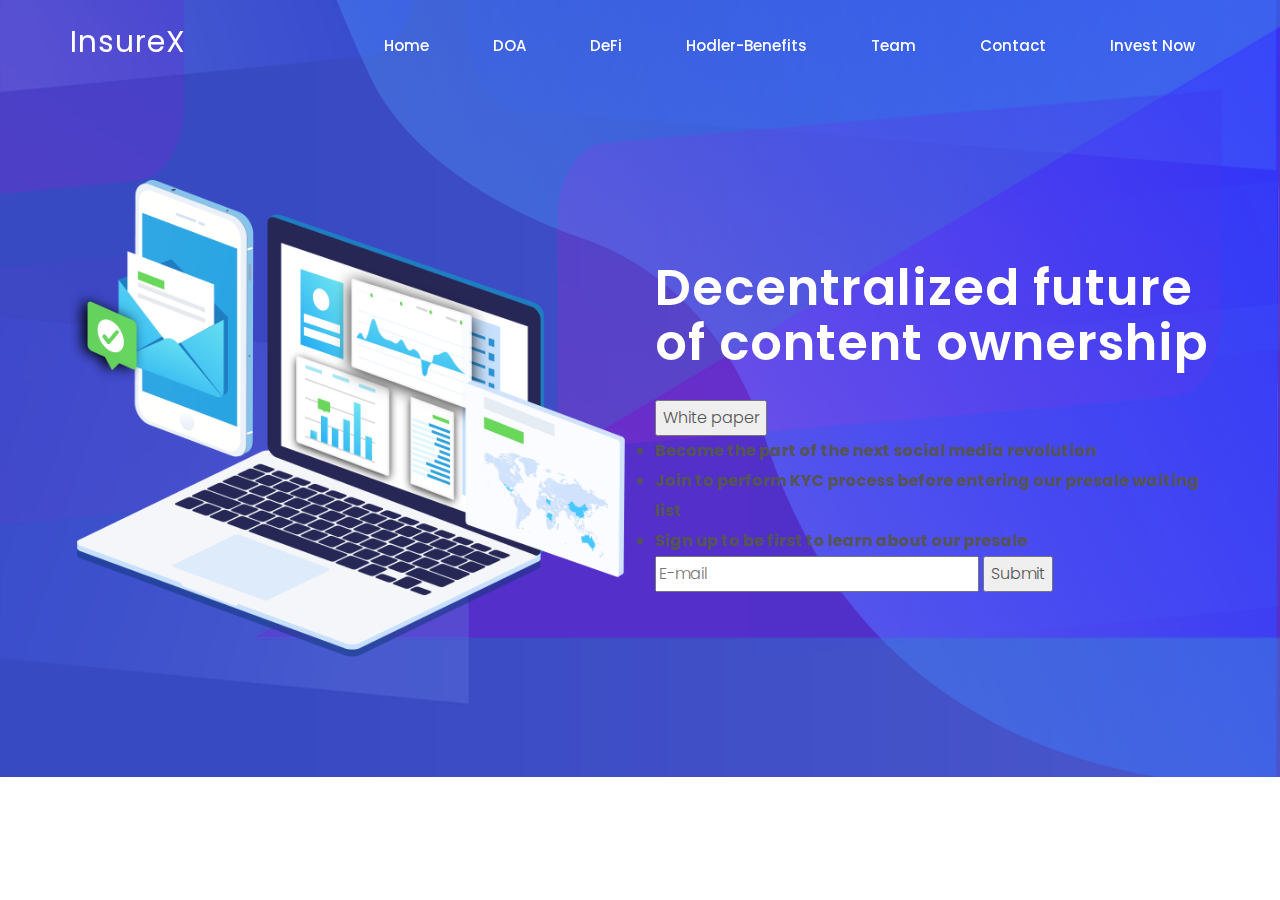
==== commit 8214b0dc: "Update index_particle.html" ====
--- a/index_particle.html
+++ b/index_particle.html
@@ -1,819 +1,111 @@
 <!DOCTYPE html>
 <html lang="en">
+<head>
+    <meta charset="utf-8">
+    <meta http-equiv="X-UA-Compatible" content="IE=edge">
+    <meta name="viewport" content="width=device-width, initial-scale=1"> 
+    <!-- The above 3 meta tags *must* come first in the head; any other head content must come *after* these tags -->
+    <!-- SITE TITLE -->
+    <title>InsureX</title>			
+    <!-- Latest Bootstrap min CSS -->
+    <link rel="stylesheet" href="assets/bootstrap/css/bootstrap.css">		
+    <!-- Google Font -->
+    <link href="https://fonts.googleapis.com/css?family=Poppins:400,500,600,700" rel="stylesheet"> 
+    <!-- Font Awesome CSS -->
+    <link rel="stylesheet" href="https://use.fontawesome.com/releases/v5.0.12/css/all.css">
+    <link rel="stylesheet" href="assets/fonts/font-awesome.min.css">
+    <!--- owl carousel Css-->
+    <link rel="stylesheet" href="assets/owlcarousel/css/owl.carousel.css">
+    <link rel="stylesheet" href="assets/owlcarousel/css/owl.theme.css">	
+    <!-- MAGNIFIC CSS -->
+    <link rel="stylesheet" href="assets/css/magnific-popup.css">			
+    <!-- Style CSS -->
+    <link rel="stylesheet" href="assets/css/style.css">			
+    
+    <!-- HTML5 shim and Respond.js IE8 support of HTML5 elements and media queries -->
+    <!-- WARNING: Respond.js doesn't work if you view the page via file:// -->
+    <!--[if lt IE 9]>
+      <script src="https://oss.maxcdn.com/html5shiv/3.7.2/html5shiv.min.js"></script>
+      <script src="https://oss.maxcdn.com/respond/1.4.2/respond.min.js"></script>
+    <![endif]-->
+</head>
 
-	<head>
-		<!-- Meta -->
-		<meta charset="utf-8">
-		<meta http-equiv="X-UA-Compatible" content="IE=edge">
-		<meta name="viewport" content="width=device-width, initial-scale=1"> 
-		<!-- The above 3 meta tags *must* come first in the head; any other head content must come *after* these tags -->
-		<!-- SITE TITLE -->
-		<title>Dirilis - Responsive App Landing Page</title>			
-		<!-- Latest Bootstrap min CSS -->
-		<link rel="stylesheet" href="assets/bootstrap/css/bootstrap.css">		
-		<!-- Google Font -->
-		<link href="https://fonts.googleapis.com/css?family=Poppins:400,500,600,700" rel="stylesheet"> 
-		<!-- Font Awesome CSS -->
-		<link rel="stylesheet" href="https://use.fontawesome.com/releases/v5.0.12/css/all.css">
-		<link rel="stylesheet" href="assets/fonts/font-awesome.min.css">
-		<!--- owl carousel Css-->
-		<link rel="stylesheet" href="assets/owlcarousel/css/owl.carousel.css">
-		<link rel="stylesheet" href="assets/owlcarousel/css/owl.theme.css">	
-		<!-- MAGNIFIC CSS -->
-		<link rel="stylesheet" href="assets/css/magnific-popup.css">			
-		<!-- Style CSS -->
-		<link rel="stylesheet" href="assets/css/style.css">			
-		
-		<!-- HTML5 shim and Respond.js IE8 support of HTML5 elements and media queries -->
-		<!-- WARNING: Respond.js doesn't work if you view the page via file:// -->
-		<!--[if lt IE 9]>
-		  <script src="https://oss.maxcdn.com/html5shiv/3.7.2/html5shiv.min.js"></script>
-		  <script src="https://oss.maxcdn.com/respond/1.4.2/respond.min.js"></script>
-		<![endif]-->
-	</head>
-	
-    <body data-spy="scroll" data-offset="80">
+<body data-spy="scroll" data-offset="80">
 
-		<!-- START PRELODER -->
-		<div class="preloader">
-			<div class="status"></div>
-		</div>
-		<!-- END PRELODER -->
-		
-		<!-- START NAVBAR -->
-		<div class="navbar navbar-default navbar-fixed-top menu-top menu-shrink">
-			<div class="container">
-				<div class="navbar-header">
-					<button type="button" class="navbar-toggle" data-toggle="collapse" data-target=".navbar-collapse">
-						<span class="sr-only">Toggle navigation</span>
-						<span class="icon-bar"></span>
-						<span class="icon-bar"></span>
-						<span class="icon-bar"></span>
-					</button>
-					<a href="index.html" class="navbar-brand"><h2>Dirilis</h2></a>
-				</div>
-				<div class="navbar-collapse collapse">
-					<nav>
-						<ul class="nav navbar-nav navbar-right">                                          
-							<li><a class="page-scroll" href="#home">Home</a></li>
-							<li><a class="page-scroll" href="#about">About</a></li>
-							<li><a class="page-scroll" href="#service">Services</a></li>
-							<li><a class="page-scroll" href="#pricing">Pricing</a></li>								
-							<li><a class="page-scroll" href="#team">Team</a></li>
-							<li><a class="page-scroll" href="#blog">Blog</a></li>
-							<li><a class="page-scroll" href="#contact">Contact</a></li>
-						</ul>  							
-					</nav>
-				</div> 
-			</div><!--- END CONTAINER -->
-		</div> 
-		<!-- END NAVBAR -->	
-		
-		<!-- START  HOME -->
-		<section id="home" class="home-area section-padding" style="background-image: url(assets/img/home/home-bg.png); background-size:cover; background-position:center center">		
-			<div id="particles-js"></div>
-			<div class="container">
-				<div class="row">
-					<div class="col-md-6 col-sm-6 col-xs-12">
-						<div class="hero-text">
-							<h1>The Best Online Software.</h1>
-							<p>Arrive gives you accurate and timely updates on everything you order, across all online retailers.</p>
-						</div>
-						<div class="home_btn">
-							<a href="#">Download</a>
-							<a class="own-video" href="https://www.youtube.com/watch?v=v5eAbbkaAfU"><i class="fas fa-play"></i>Watch Video</a>
-						</div>
-					</div><!--- END COL -->
-					<div class="col-md-6 col-sm-6 col-xs-12">
-						<div class="hero-text-img">
-							<img src="assets/img/home/img-1.png" alt="images" />
-						</div>
-					</div><!--- END COL -->
-				</div><!--- END ROW -->
-			</div><!--- END CONTAINER -->
-		</section>	
-		<!-- END  HOME -->
-		
-		<!-- START ABOUT -->
-		<section id="about" class="about_area section-padding">
-			<div class="container">
-				<div class="row">
-					<div class="col-md-6 col-sm-6 col-xs-12">
-						<div class="about_img">
-							<img src="assets/img/about/img-1.png" class="img-responsive" alt="images" />
-						</div>
-					</div><!--- END COL -->
-					<div class="col-md-6 col-sm-6 col-xs-12">
-						<div class="about_text">
-							<h2>We Take Privacy Seriously</h2>
-							<p>Arrive automatically syncs with your email to track your orders. No digging for tracking info. No copy and pasting.</p>
-							<p>We’re dedicated to keeping your private information safe and secure. Your personal details are only ever used to improve your experience.</p>
-						</div>
-						<div class="about_btn">
-							<a href="#">Download Aaps</a>
-						</div>
-					</div><!--- END COL -->
-				</div><!--- END ROW -->
-			</div><!--- END CONTAINER -->
-		</section>	
-		<!-- END ABOUT -->
-		
-		<!-- START ABOUT TWO -->
-		<section id="about_two" class="about_two_area section-padding">
-			<div class="container">
-				<div class="row">
-					<div class="col-md-6 col-sm-6 col-xs-12">
-						<div class="about_two_text">
-							<h2>Arrive Takes of Heavy Lifting</h2>
-							<div class="about_text_content">
-								<img class="img-responsive" src="assets/img/about/icon-1.png" alt="icon" />
-								<h4>Instantly Track your Orders</h4>
-								<p>Arrive automatically syncs with your email to track your orders. No digging for tracking info. No copy and pasting.</p>
-							</div>
-							<div class="about_text_content">
-								<img class="img-responsive" src="assets/img/about/icon-2.png" alt="icon" />
-								<h4>Live Updates for Your Packages</h4>
-								<p class="margin_none">See your entire delivery history in what you or dered  one place, so that you always know what you ordered and when.</p>
-							</div>
-						</div>
-					</div><!--- END COL -->
-					<div class="col-md-6 col-sm-6 col-xs-12">
-						<div class="about_two_img">
-							<img src="assets/img/about/img-2.jpg" class="img-responsive" alt="images" />
-						</div>
-					</div><!--- END COL -->
-				</div><!--- END ROW -->
-			</div><!--- END CONTAINER -->
-		</section>	
-		<!-- END ABOUT TWO -->
-		
-		<!-- START SERVICES -->
-		<section id="service" class="service_area ">
-			<div class="container">
-				<div class="row text-center">
-					<div class="col-md-12">
-						<div class="section-title">
-							<h2>Our Services</h2>
-							<p>Truework verifies the identity behind every request and only leases information according to the latest </p>
-						</div>
-					</div><!--- END COL -->
-					<div class="col-md-4 col-sm-6 col-xs-12">
-						<div class="service_conteant">
-							<div class="service_icon">
-								<img src="assets/img/service/icon-1.png" alt="icon" />
-							</div>
-							<h4>Extreme Security</h4>
-							<p>Et harum quidem rerum facilis est et expedita distinctio Nam libero tem pore cum soluta </p>
-						</div>
-					</div><!--- END COL -->
-					<div class="col-md-4 col-sm-6 col-xs-12">
-						<div class="service_conteant">
-							<div class="service_icon">
-								<img src="assets/img/service/icon-1.png" alt="icon" />
-							</div>
-							<h4>Pixel Perfect</h4>
-							<p>Et harum quidem rerum facilis est et expedita distinctio Nam libero tem pore cum soluta </p>
-						</div>
-					</div><!--- END COL -->
-					<div class="col-md-4 col-sm-6 col-xs-12">
-						<div class="service_conteant">
-							<div class="service_icon">
-								<img src="assets/img/service/icon-1.png" alt="icon" />
-							</div>
-							<h4>Bright Colors</h4>
-							<p>Et harum quidem rerum facilis est et expedita distinctio Nam libero tem pore cum soluta </p>
-						</div>
-					</div><!--- END COL -->
-					<div class="col-md-4 col-sm-6 col-xs-12">
-						<div class="service_conteant">
-							<div class="service_icon">
-								<img src="assets/img/service/icon-1.png" alt="icon" />
-							</div>
-							<h4>Screen sharing</h4>
-							<p>Et harum quidem rerum facilis est et expedita distinctio Nam libero tem pore cum soluta </p>
-						</div>
-					</div><!--- END COL -->
-					<div class="col-md-4 col-sm-6 col-xs-12">
-						<div class="service_conteant">
-							<div class="service_icon">
-								<img src="assets/img/service/icon-1.png" alt="icon" />
-							</div>
-							<h4>Instant messaging</h4>
-							<p>Et harum quidem rerum facilis est et expedita distinctio Nam libero tem pore cum soluta </p>
-						</div>
-					</div><!--- END COL -->
-					<div class="col-md-4 col-sm-6 col-xs-12">
-						<div class="service_conteant">
-							<div class="service_icon">
-								<img src="assets/img/service/icon-1.png" alt="icon" />
-							</div>
-							<h4>Group video call</h4>
-							<p>Et harum quidem rerum facilis est et expedita distinctio Nam libero tem pore cum soluta </p>
-						</div>
-					</div><!--- END COL -->
-				</div><!--- END ROW -->
-			</div><!--- END CONTAINER -->
-		</section>
-		<!-- END SERVICES -->
-		
-		<!-- START CUNTING -->
-		<section class="counter"  class="testimonial_area section-padding" style="background-image: url(assets/img/counting/bg.jpg); background-size:cover; background-position: center center;">
-			<div class="container">
-				<div class="row">
-					<div class="col-md-3 col-sm-6 col-xs-12">
-						<div class="counter_content text-center">
-							<h4>100M</h4>
-							<p>Conversations Enabled</p>
-						</div>
-					</div><!--- END COL -->
-					<div class="col-md-3 col-sm-6 col-xs-12">
-						<div class="counter_content text-center">
-							<h4>97%.99</h4>
-							<p>Network Uptime</p>
-						</div>
-					</div><!--- END COL -->
-					<div class="col-md-3 col-sm-6 col-xs-12">
-						<div class="counter_content text-center">
-							<h4>24/7</h4>
-							<p>Customer Support</p>
-						</div>
-					</div><!--- END COL -->
-					<div class="col-md-3 col-sm-6 col-xs-12">
-						<div class="counter_content text-center">
-							<h4>+10</h4>
-							<p>Unrivalled Service</p>
-						</div>
-					</div><!--- END COL -->
-				</div><!--- END ROW -->
-			</div><!--- END CONTAINER -->
-		</section>
-		<!-- END CUNTING -->
-		
-	    <!-- START APP SCREENSHOT  -->
-		<section id="screenshots" class="app-screenshot section-padding">
-			<div class="container">
-				<div class="row">
-					<div class="col-md-12">
-						<div class="section-title text-center wow zoomIn">
-							<h2>Apps Screenshots</h2>
-							<p>Our powerful analytics and reporting tools deliver insights that drive better business results.</p>
-						</div>				
-					</div><!--- END COL -->				
-					<div class="col-md-12">
-						<div class="s-slider">
-						  <div class="item"><img src="assets/img/screenshot/img-1.jpg" alt=""/></div>
-						  <div class="item"><img src="assets/img/screenshot/img-2.jpg" alt=""/></div>
-						  <div class="item"><img src="assets/img/screenshot/img-5.jpg" alt=""/></div>
-						  <div class="item"><img src="assets/img/screenshot/img-4.jpg" alt=""/></div>
-						  <div class="item"><img src="assets/img/screenshot/img-3.jpg" alt=""/></div>
-						  <div class="item"><img src="assets/img/screenshot/img-1.jpg" alt=""/></div>
-						  <div class="item"><img src="assets/img/screenshot/img-2.jpg" alt=""/></div>
-						  <div class="item"><img src="assets/img/screenshot/img-5.jpg" alt=""/></div>
-						  <div class="item"><img src="assets/img/screenshot/img-4.jpg" alt=""/></div>
-						  <div class="item"><img src="assets/img/screenshot/img-3.jpg" alt=""/></div>
-						</div>
-					</div><!--- END COL -->
-				</div><!--- END ROW -->			
-			</div><!--- END CONTAINER -->	
-		</section>
-		<!-- END APP SCREENSHOT -->
-		
-		<!-- START PRICING TABLE -->
-		<section id="pricing" class="pricing_area">
-			<div class="container">
-				<div class="row text-center">
-					<div class="col-md-12">
-						<div class="section-title">
-							<h2>Pricing Table</h2>
-							<p>Truework verifies the identity behind every request and only leases information according to the latest </p>
-						</div>
-					</div><!--- END COL -->
-					<div class="col-md-4 col-sm-6 col-xs-12">
-						<div class="pricingtable">
-							<div class="pricing_heading">
-								<h3>Personal</h3>
-								<h2>$49<span>/Month</span></h2>
-							</div>
-							<div class="pricingContent">
-								<ul>
-									<li>4 TB Storage</li>
-									<li>No API Access</li>
-									<li>Simple and professional</li>
-									<li>Unlimited Bandwidth</li>
-									<li>Statistic Dashboard</li>
-								</ul>
-							</div>
-							<a href="#" class="pricing_btn">Get Started</a>
-						</div>
-					</div><!-- END COL  -->
-					<div class="col-md-4 col-sm-6 col-xs-12">
-						<div class="pricingtable">
-							<div class="pricing_heading">
-								<h3>Professional</h3>
-								<h2>$49<span>/Month</span></h2>
-							</div>
-							<div class="pricingContent">
-								<ul>
-									<li>6 TB Storage</li>
-									<li>No API Access</li>
-									<li>Simple and professional</li>
-									<li>Unlimited Bandwidth</li>
-									<li>Statistic Dashboard</li>
-								</ul>
-							</div>
-							<a href="#" class="pricing_btn">Get Started</a>
-						</div>
-					</div><!-- END COL  -->
-					<div class="col-md-4 col-sm-6 col-xs-12">
-						<div class="pricingtable">
-							<div class="pricing_heading">
-								<h3>Business</h3>
-								<h2>$49<span>/Month</span></h2>
-							</div>
-							<div class="pricingContent">
-								<ul>
-									<li>8 TB Storage</li>
-									<li>No API Access</li>
-									<li>Simple and professional</li>
-									<li>Unlimited Bandwidth</li>
-									<li>Statistic Dashboard</li>
-								</ul>
-							</div>
-							<a href="#" class="pricing_btn">Get Started</a>
-						</div>
-					</div><!-- END COL  -->
-				</div><!--- END ROW -->
-			</div><!--- END CONTAINER -->
-		</section>
-		<!-- END PRICING TABLE-->
-		
-		<!-- START OUR TEAM -->
-		<section id="team" class="team_area">
-			<div class="container">
-				<div class="row">
-					<div class="col-md-12">
-						<div class="section-title text-center">
-							<h2>Our Team Member</h2>
-							<p>Our powerful analytics and reporting tools deliver insights that drive better business results. </p>
-						</div>
-					</div><!--- END COL -->
-					<div class="col-md-3 col-sm-6">
-						<div class="our-team">
-							<div class="pic">
-								<img src="assets/img/team/img-1.jpg" alt="">
-							</div>
-							<div class="team-prof">
-								<h4 class="post-title"><a href="#">John Smith</a></h4>
-								<span class="post">CEO Manager</span>
-							</div>
-						</div>
-					</div><!--- END COL -->
-					<div class="col-md-3 col-sm-6">
-						<div class="our-team">
-							<div class="pic">
-								<img src="assets/img/team/img-2.jpg" alt="">
-							</div>
-							<div class="team-prof">
-								<h4 class="post-title"><a href="#">Abraham Cays</a></h4>
-								<span class="post">PHP Manager</span>
-							</div>
-						</div>
-					</div><!--- END COL -->
-					<div class="col-md-3 col-sm-6">
-						<div class="our-team">
-							<div class="pic">
-								<img src="assets/img/team/img-3.jpg" alt="">
-							</div>
-							<div class="team-prof">
-								<h4 class="post-title"><a href="#">Duen Link</a></h4>
-								<span class="post">UI/UX Manager</span>
-							</div>
-						</div>
-					</div><!--- END COL -->
-					<div class="col-md-3 col-sm-6">
-						<div class="our-team">
-							<div class="pic">
-								<img src="assets/img/team/img-4.jpg" alt="">
-							</div>
-							<div class="team-prof">
-								<h4 class="post-title"><a href="#">Cays Mairala</a></h4>
-								<span class="post">Web Manager</span>
-							</div>
-						</div>
-					</div><!--- END COL -->
-				</div><!--- END ROW -->
-			</div><!--- END CONTAINER -->
-		</section>
-		<!-- END OUR TEAM -->
-		
-		<!-- START CLIENT -->
-			<section class="client_area section-padding" style="background-image: url(assets/img/client/bg.png); hbackground-size:cover; background-position: center center;">
-				<div class="container">
-					<div class="row">
-						<div class="col-md-12 text-center">
-							<div class="client_title">
-								<h2>168k+ Happy Client</h2>
-								<p>With revenue and product engagement insights in the same place, Vitally helps you discover the commonalities that lead to passionate, and paying, product champions</p>
-							</div>
-						</div><!--- END COL -->
-					</div><!--- END ROW -->
-				</div><!--- END CONTAINER -->
-			</section>
-		<!-- END CLIENT -->
-		
-		<!-- START DOWNLOAD -->
-		<section id="download" class="download section-padding">
-			<div class="container">
-				<div class="row">
-					<div class="col-md-6  col-sm-6 col-xs-12 ">
-						<div class="download_text">
-							<h2>Download This Sofware</h2>
-							<p>Lorem ipsum dolor sit amet, consectetur adipisicing elit, sed do eiusmod tempor incididunt ut labore et.Lorem ipsum dolor sit amet, consectetur adipisicing elit.</p>
-							<a class="download_btn" href="#"><img src="assets/img/download/apple.png" alt="" /></a>
-							<a class="download_btn_two" href="#"><img src="assets/img/download/android.png" alt="" /></a>
-						</div>
-					</div><!--- END COL -->
-					<div class="col-md-6 col-sm-6 col-xs-12">
-						<div class="download_img">
-							<img class="img-responsive" src="assets/img/download/img-1.png" alt="" />
-						</div>
-					</div><!--- END COL -->				
-				</div><!--- END ROW -->
-			</div><!--- END CONTAINER -->		
-		</section>
-		<!-- END DOWNLOAD -->
-		
-		<!-- START FAQS -->
-		<section class="faqs_area section-padding ">
-			<div class="container">
-				<div class="row">
-					<div class="col-md-12">
-						<div class="section-title text-center">
-							<h2>Frequently Asked Questions</h2>
-							<p>Our powerful analytics and reporting tools deliver insights that drive better business results.</p>
-						</div>
-					</div><!--- END COL -->
-					<div class="col-md-8 col-md-offset-2">
-						<div class="panel-group" id="accordion" role="tablist" aria-multiselectable="true">
-							<div class="panel panel-default">
-								<div class="panel-heading" role="tab" id="headingOne">
-									<h4 class="panel-title">
-										<a class="" role="button" data-toggle="collapse" data-parent="#accordion" href="#collapseOne" aria-expanded="true" aria-controls="collapseOne">
-											What is Apps Landing Page?
-										</a>
-									</h4>
-								</div>
-								<div id="collapseOne" class="panel-collapse collapse in" role="tabpanel" aria-labelledby="headingOne">
-									<div class="panel-body">
-										Maecenas faucibus mollis interdum. Maecenas sed diam eget risus varius blan sit amet non magna. Cras mattis consectetur purus sit amet ferme tum. Nulla vitae elit libero, a pharetra augue.
-									</div>
-								</div>
-							</div>
-							<div class="panel panel-default">
-								<div class="panel-heading" role="tab" id="headingTwo">
-									<h4 class="panel-title">
-										<a class="collapsed" role="button" data-toggle="collapse" data-parent="#accordion" href="#collapseTwo" aria-expanded="false" aria-controls="collapseTwo">
-											What is Regular License?
-										</a>
-									</h4>
-								</div>
-								<div id="collapseTwo" class="panel-collapse collapse" role="tabpanel" aria-labelledby="headingTwo">
-									<div class="panel-body">
-										Maecenas faucibus mollis interdum. Maecenas sed diam eget risus varius blan sit amet non magna. Cras mattis consectetur purus sit amet ferme tum. Nulla vitae elit libero, a pharetra augue.
-									</div>
-								</div>
-							</div>
-							<div class="panel panel-default">
-								<div class="panel-heading" role="tab" id="headingThree">
-									<h4 class="panel-title">
-										<a class="collapsed" role="button" data-toggle="collapse" data-parent="#accordion" href="#collapseThree" aria-expanded="false" aria-controls="collapseThree">
-											What is Extended License?
-										</a>
-									</h4>
-								</div>
-								<div id="collapseThree" class="panel-collapse collapse" role="tabpanel" aria-labelledby="headingThree">
-									<div class="panel-body">
-										Maecenas faucibus mollis interdum. Maecenas sed diam eget risus varius blan sit amet non magna. Cras mattis consectetur purus sit amet ferme tum. Nulla vitae elit libero, a pharetra augue.
-									</div>
-								</div>
-							</div>
-							<div class="panel panel-default">
-								<div class="panel-heading" role="tab" id="headingThree">
-									<h4 class="panel-title">
-										<a class="collapsed" role="button" data-toggle="collapse" data-parent="#accordion" href="#collapseThree" aria-expanded="false" aria-controls="collapseThree">
-											Nulla Vitae Elit libero?
-										</a>
-									</h4>
-								</div>
-								<div id="collapseThree" class="panel-collapse collapse" role="tabpanel" aria-labelledby="headingThree">
-									<div class="panel-body">
-										Maecenas faucibus mollis interdum. Maecenas sed diam eget risus varius blan sit amet non magna. Cras mattis consectetur purus sit amet ferme tum. Nulla vitae elit libero, a pharetra augue.
-									</div>
-								</div>
-							</div>
-						</div>
-					</div><!-- END COL-->
-				</div><!-- END ROW-->
-			</div><!-- END CONTAINER-->
-		</section>
-		<!-- END FAQS -->
-		
-		<!-- START BLOG -->	
-		<section id="blog" class="blog_area section-padding">
-			<div class="container">
-				<div class="row">	
-					<div class="col-md-12">
-						<div class="section-title text-center">
-							<h2>Latest Blog</h2>
-							<p>Nothing na nating alam lana nakukuha ang atensyon kng nagb abasa</p>
-						</div>
-					</div><!--- END COL -->
-					<div class="col-md-12">
-						<div id="news-slider" class="owl-carousel">
-							<div class="post-slide">
-								<div class="post-img">
-									<img src="assets/img/blog/img-1.jpg" alt="">
-									<div class="over-layer"></div>
-								</div>
-								<div class="post-content">
-									<h5 class="post_date" >June 2 , 2018</h5>
-									<h5 class="post_name" >By John Smith</h5>
-									<h3 class="post-title">How To Showcase Awesome App?</h3>
-									<p class="post-description">
-										Aenean et facilisis justo vitae ortis augue Orci varius mairelNulla vitae Libero Mairela amare
-									</p>
-									<a href="#" class="read-more">Read more</a>
-								</div>
-							</div>
-							<div class="post-slide">
-								<div class="post-img">
-									<img src="assets/img/blog/img-2.jpg" alt="">
-									<div class="over-layer"></div>
-								</div>
-								<div class="post-content">
-									<h5 class="post_date" >June 20 , 2018</h5>
-									<h5 class="post_name" >By John Smith</h5>
-									<h3 class="post-title">Designs Remotely</h3>
-									<p class="post-description">
-										Nean et facilisis justo vitae loboris augue Orci varius mairelNulla vitae Libero Turki
-									</p>
-									<a href="#" class="read-more">Read more</a>
-								</div>
-							</div>
-							<div class="post-slide">
-								<div class="post-img">
-									<img src="assets/img/blog/img-3.jpg" alt="">
-									<div class="over-layer"></div>
-								</div>
-								<div class="post-content">
-									<h5 class="post_date" >June 25 , 2018</h5>
-									<h5 class="post_name" >By John Smith</h5>
-									<h3 class="post-title">Design Better UX</h3>
-									<p class="post-description">
-										Naira et facilisis justo vitae ortis augue Orci varius mairelNulla vitae Libero Mairelas
-									</p>
-									<a href="#" class="read-more">Read more</a>
-								</div>
-							</div>
-							<div class="post-slide">
-								<div class="post-img">
-									<img src="assets/img/blog/img-1.jpg" alt="">
-									<div class="over-layer"></div>
-								</div>
-								<div class="post-content">
-									<h5 class="post_date" >June 2 , 2018</h5>
-									<h5 class="post_name" >By John Smith</h5>
-									<h3 class="post-title">Tips For Presenting</h3>
-									<p class="post-description">
-										Naira et facilisis justo vitae ortis augue Orci varius mairelNulla vitae Libero Mairelas
-									</p>
-									<a href="#" class="read-more">Read more</a>
-								</div>
-							</div>
-							<div class="post-slide">
-								<div class="post-img">
-									<img src="assets/img/blog/img-2.jpg" alt="">
-									<div class="over-layer"></div>
-								</div>
-								<div class="post-content">
-									<h5 class="post_date" >June 10 , 2018</h5>
-									<h5 class="post_name" >By John Smith</h5>
-									<h3 class="post-title">Tips For Presenting</h3>
-									<p class="post-description">
-										Naira et facilisis justo vitae ortis augue Orci varius mairelNulla vitae Libero Mairelas
-									</p>
-									<a href="#" class="read-more">Read more</a>
-								</div>
-							</div>
-						</div>
-					</div><!--- END COL -->
-				</div><!--- END ROW -->
-			</div><!--- END CONTAINER -->
-		</section>	
-		<!-- END BLOG -->	
-		
-		<!-- START COMPANY PARTNER LOGO  -->
-		<section class="partner-logo">
-			<div class="container">
-				<div class="row">
-					<div class="partner col-md-3">
-						<a href="#"><img src="assets/img/partner/img-1.png" alt="image"></a>
-					</div><!-- END COL  -->
-					<div class="partner col-md-3">
-						<a href="#"><img src="assets/img/partner/img-2.png" alt="image"></a>
-					</div><!-- END COL  -->
-					<div class="partner col-md-3">
-						<a href="#"><img src="assets/img/partner/img-3.png" alt="image"></a>
-					</div><!-- END COL  -->
-					<div class="partner col-md-3">
-						<a href="#"><img src="assets/img/partner/img-4.png" alt="image"></a>
-					</div><!-- END COL  -->
-					<div class="partner col-md-3">
-						<a href="#"><img src="assets/img/partner/img-5.png" alt="image"></a>
-					</div><!-- END COL  -->
-					<div class="partner col-md-3">
-						<a href="#"><img src="assets/img/partner/img-6.png" alt="image"></a>
-					</div><!-- END COL  -->
-					<div class="partner col-md-3">
-						<a href="#"><img src="assets/img/partner/img-7.png" alt="image"></a>
-					</div><!-- END COL  -->
-					<div class="partner col-md-3">
-						<a href="#"><img src="assets/img/partner/img-8.png" alt="image"></a>
-					</div><!-- END COL  -->
-				</div><!--END  ROW  -->
-			</div><!-- END CONTAINER  -->
-		</section>
-		<!-- END COMPANY PARTNER LOGO -->
-		
-		<!-- START CONTACT FORM-->
-		<section id="contact" class="contact_area section-padding">
-			<div class="container">
-				<div class="row">
-					<div class="col-md-12">
-						<div class="section-title contact-title text-center wow zoomIn">
-							<h2>Contact us</h2>
-							<p>Our powerful analytics and reporting tools deliver insights that drive better business results.</p>
-						</div>
-					</div><!--- END COL -->
-					<div class="col-md-8 col-md-offset-2">
-						<div class="contact">
-							<form class="form" name="enq" method="post" action="contact.php" onsubmit="return validation();">
-								<div class="row">
-									<div class="form-group col-md-6">
-										<input type="text" name="name" class="form-control" id="first-name" placeholder="Name" required="required">
-									</div>
-									<div class="form-group col-md-6">
-										<input type="email" name="email" class="form-control" id="email" placeholder="Email" required="required">
-									</div>
-									<div class="form-group col-md-12">
-										<input type="text" name="subject" class="form-control" id="subject" placeholder="Subject" required="required">
-									</div>
-									<div class="form-group col-md-12">
-										<textarea rows="6" name="message" class="form-control" id="description" placeholder="Your Message" required="required"></textarea>
-									</div>
-									
-									<div class="actions">
-										<input type="submit" value="Send message" name="submit" id="submitButton" class="btn btn-lg btn-contact-bg" title="Submit Your Message!" />
-									</div>
-									
-								</div>
-							</form>
-						</div>
-					</div><!--- END COL -->	
-				</div><!--- END ROW -->				
-			</div><!--- END CONTAINER -->	
-		</section>
-		<!-- END CONTACT FORM -->
-		
-		<!-- START FOOTER -->
-		<footer class="footer-area" style="background-image: url(assets/img/footer/bg-2.png); background-size:cover; background-position:center center">
-				<div class="container">
-					<div class="row">
-						<div class="col-md-12">
-							<div class="footer_newsletter">
-								<div class="col-md-6 col-sm-6 col-xs-12">
-									<div class="footer_newsletter_text">
-										<h2>Get Maecenas Today !</h2>
-										<p>Free 30 Day trails For macOS And Windows</p>
-									</div>
-								</div><!--- END COL -->
-								<div class="col-md-6 col-sm-6 col-xs-12">
-									<div class="footer_newsletter_btn">
-										<a class="btn btn-default" href="#">Get Started</a>
-									</div>
-								</div><!--- END COL -->
-							</div>
-						</div><!--- END COL -->
-						
-						<div class="col-xs-12 col-sm-6 col-md-2">
-							<div class="footer_services">
-								<h3 class="footer_title">Our Course</h3>
-								<ul>
-									<li><a href="#">About Us</a></li>
-									<li><a href="#">Partners</a></li>
-									<li><a href="#">Pricing</a></li>
-									<li><a href="#">Career</a></li>
-								</ul>
-							</div>
-						</div><!-- END COL -->
-						<div class="col-xs-12 col-sm-6 col-md-2">
-							<div class="footer_services">
-								<h3 class="footer_title">Learn & Grow</h3>
-								<ul>
-									<li><a href="#">Blog</a></li>
-									<li><a href="#">carees</a></li>
-									<li><a href="#">Reviews</a></li>
-									<li><a href="#">Privacy Policy</a></li>
-								</ul>
-							</div>
-						</div><!-- END COL -->
-						<div class="col-xs-12 col-sm-6 col-md-2">
-							<div class="footer_services">
-								<h3 class="footer_title">Security</h3>
-								<ul>
-									<li><a href="#">Feature</a></li>
-									<li><a href="#">Hosting & Security</a></li>
-									<li><a href="#">Analysis</a></li>
-									<li><a href="#">Marketing</a></li>
-									<li><a href="#">Learning tools</a></li>
-								</ul>
-							</div>
-						</div><!-- END COL -->
-						<div class="col-xs-12 col-sm-6 col-md-2">
-							<div class="footer_services">
-								<h3 class="footer_title">Legals</h3>
-								<ul>
-									<li><a href="#">Privacy Policy</a></li>
-									<li><a href="#">Ternm of Services</a></li>
-									<li><a href="#">DMCA</a></li>
-								</ul>
-							</div>
-						</div><!-- END COL -->
-						<div class="col-xs-12 col-sm-6 col-md-4">
-							<div class="footer_services">
-								<h3 class="footer_title">Contact us</h3>
-								<div class="footer_contact">
-									<i class="fa fa-home"></i>
-									<p>We Are Here if you Need Us</p>
-								</div>
-								<div class="footer_contact">
-									<i class="fa fa-phone"></i>
-									<p>+88 01234567891</p>
-								</div>
-								<div class="footer_contact">
-									<i class="far fa-envelope"></i>
-									<p>abcdfds@gmail.com</p>
-								</div>
-								<div class="footer_social">
-									<ul>
-										<li><a class="footer_facebook" href="#"><i class="fa fa-facebook"></i></a></li>
-										<li><a class="footer_twitter" href="#"><i class="fa fa-twitter"></i></a></li>
-										<li><a class="footer_google" href="#"><i class="fa fa-google-plus"></i></a></li>
-										<li><a class="footer_linkedin" href="#"><i class="fa fa-linkedin"></i></a></li>
-									</ul>
-								</div>
-							</div>
-						</div><!-- END COL -->
-					</div><!-- END EOW -->
-				</div><!-- END CONTAINER -->
-				<div class="copyright">
-					<p>Copyright &copy; 2018 | Your site name.</p>
-				</div><!--- END FOOTER COPYRIGHT -->
-			</footer>	
-		<!-- END FOOTER -->	
-		
-		<!-- Latest jQuery -->
-			<script src="assets/js/jquery-1.12.4.min.js"></script>
-		<!-- Latest compiled and minified Bootstrap -->
-			<script src="assets/bootstrap/js/bootstrap.min.js"></script>
-		<!-- modernizer JS -->		
-			<script src="assets/js/modernizr-2.8.3.min.js"></script>
-		<!-- PARTICLE JS -->
-			<script src="assets/js/particles.min.js"></script>	
-			<script src="assets/js/app.js"></script>
-		<!-- stellar js -->
-			<script src="assets/js/jquery.stellar.min.js"></script>				
-		<!-- owl-carousel min js  -->
-			<script src="assets/owlcarousel/js/owl.carousel.min.js"></script>	
-		<!-- MAGNIFICANT JS -->
-			<script src="assets/js/jquery.magnific-popup.min.js"></script>
-		<!-- jquery mixitup min js -->
-			<script src="assets/js/jquery.mixitup.js"></script>
-		<!-- scrolltopcontrol js -->
-			<script src="assets/js/scrolltopcontrol.js"></script>		
-		<!-- form-contact js -->
-			<script src="assets/js/form-contact.js"></script>				
-		<!-- scripts js -->
-			<script src="assets/js/scripts.js"></script>
-			
-		 <script>
-		 var container = document.querySelector('#masonry-grid');
-		  var masonry = new Masonry(container, {
-			columnWidth: 50,
-			itemSelector: '.grid-item',
-			easing: 'linear',
-			gutter:1
-		  });
-		</script>
-    </body>
-</html>+    <!-- START PRELODER -->
+    <!-- <div class="preloader">
+        <div class="status"></div>
+    </div> -->
+    <!-- END PRELODER -->
+    
+    <!-- START NAVBAR -->
+    <div class="navbar navbar-default navbar-fixed-top menu-top">
+        <div class="container">
+            <div class="navbar-header">
+                <button type="button" class="navbar-toggle" data-toggle="collapse" data-target=".navbar-collapse">
+                    <span class="sr-only">Toggle navigation</span>
+                    <span class="icon-bar"></span>
+                    <span class="icon-bar"></span>
+                    <span class="icon-bar"></span>
+                </button>
+                <a href="index.html" class="navbar-brand"><h2>InsureX</h2></a>
+            </div>
+            <div class="navbar-collapse collapse">
+                <nav>
+                    <ul class="nav navbar-nav navbar-right">                                          
+                        <li><a class="page-scroll" href="#home">Home</a></li>
+                        <li><a class="page-scroll" href="#about">DOA</a></li>
+                        <li><a class="page-scroll" href="#about_two">DeFi</a></li>
+                        <li><a class="page-scroll" href="#service">Hodler-Benefits</a></li>								
+                        <li><a class="page-scroll" href="#team">Team</a></li>
+                        <li><a class="page-scroll" href="#contact">Contact</a></li>
+                        <li><a class="page-scroll" href="invest.html">Invest Now</a></li>
+                    </ul>  							
+                </nav>
+            </div> 
+        </div><!--- END CONTAINER -->
+    </div> 
+    <!-- END NAVBAR -->	
+    <section id="home" class="home-area section-padding" style="background-image: url(assets/img/home/home-bg.png); background-size:cover; background-position:center center">		
+        <div id="particles-js"></div>
+        <div class="container">
+            <div class="row">
+                <div class="col-md-6 col-sm-6 col-xs-12">
+                    <div class="hero-text-img">
+                        <img src="assets/img/home/img-1.png" alt="images" style="width: 100%;"/>
+                    </div>
+                </div>
+
+                <div class="col-md-6 col-sm-6 col-xs-12">
+                    <div class="hero-text">
+                        <h1>Decentralized future of content ownership</h1>
+                        <button class="button w-button my-5">White paper</button>
+                        <ul>
+                            <li>
+                                <strong class="body-bold">Become the part of the next social media revolution</strong>
+                            </li>
+                            <li>
+                                <strong class="body-bold">Join to perform KYC process before entering our presale waiting list</strong>
+                            </li>
+                            <li>
+                                <strong class="body-bold">Sign up to be first to learn about our presale</strong>
+                            </li>
+                        </ul>
+                        <div style="display: block;">
+                            <form action="">
+                                <input type="email" class="email" name="email" placeholder="E-mail" id="">
+                                <input type="submit" class="submit" value="Submit">
+                            </form>
+                        </div>
+                        
+                    </div>
+                
+                </div><!--- END COL -->
+                <!--- END COL -->
+            </div><!--- END ROW -->
+        </div><!--- END CONTAINER -->
+    </section>	
+    <!-- END  HOME -->
+    
+</body>
+</html>
